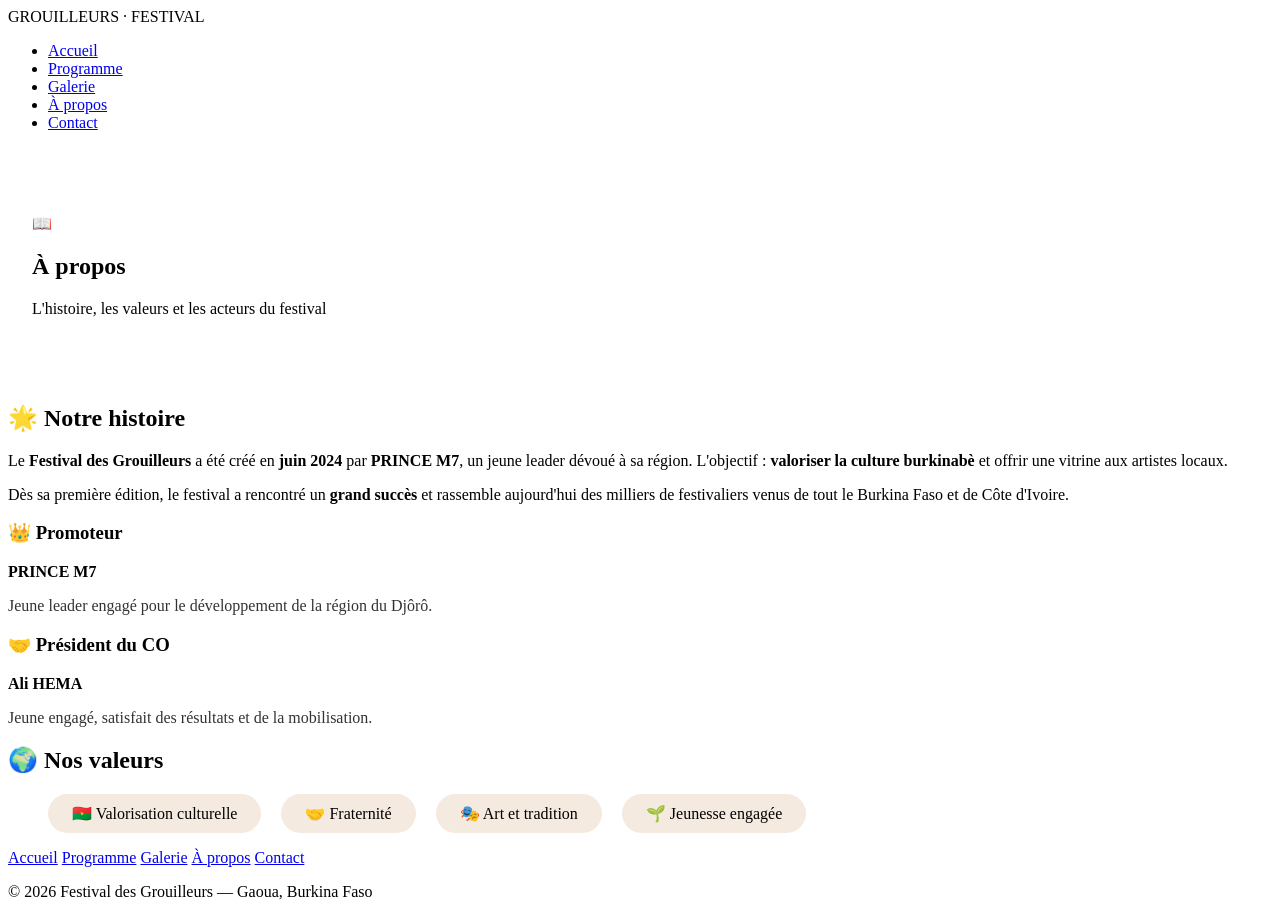
==== a-propos.html @ 3ab4d25f "Add files via upload" ====
<!DOCTYPE html>
<html lang="fr">
<head>
    <meta charset="UTF-8">
    <meta name="viewport" content="width=device-width, initial-scale=1.0">
    <title>À propos - Festival des Grouilleurs</title>
    <link rel="stylesheet" href="css/style.css">
</head>
<body>

    <header>
        <nav>
            <div class="logo">GROUILLEURS <span>·</span> FESTIVAL</div>
            <ul class="nav-links">
                <li><a href="index.html">Accueil</a></li>
                <li><a href="programme.html">Programme</a></li>
                <li><a href="galerie.html">Galerie</a></li>
                <li><a href="a-propos.html" class="active">À propos</a></li>
                <li><a href="contact.html">Contact</a></li>
            </ul>
            <div class="burger">
                <div></div>
                <div></div>
                <div></div>
            </div>
        </nav>
    </header>

    <section class="hero" style="padding: 50px 24px;">
        <p class="sous-titre">📖</p>
        <h1>À <span>propos</span></h1>
        <p>L'histoire, les valeurs et les acteurs du festival</p>
    </section>

    <main class="container">

        <div class="card">
            <h2>🌟 Notre histoire</h2>
            <p>
                Le <strong>Festival des Grouilleurs</strong> a été créé en <strong>juin 2024</strong> par 
                <strong>PRINCE M7</strong>, un jeune leader dévoué à sa région. L'objectif : 
                <strong>valoriser la culture burkinabè</strong> et offrir une vitrine aux artistes locaux.
            </p>
            <p style="margin-top: 12px;">
                Dès sa première édition, le festival a rencontré un <strong>grand succès</strong> et rassemble 
                aujourd'hui des milliers de festivaliers venus de tout le Burkina Faso et de Côte d'Ivoire.
            </p>
        </div>

        <div class="grid-2">
            <div class="card">
                <h3>👑 Promoteur</h3>
                <p><strong>PRINCE M7</strong></p>
                <p style="opacity: 0.8;">Jeune leader engagé pour le développement de la région du Djôrô.</p>
            </div>
            <div class="card">
                <h3>🤝 Président du CO</h3>
                <p><strong>Ali HEMA</strong></p>
                <p style="opacity: 0.8;">Jeune engagé, satisfait des résultats et de la mobilisation.</p>
            </div>
        </div>

        <div class="card">
            <h2>🌍 Nos valeurs</h2>
            <ul style="list-style: none; display: flex; gap: 20px; flex-wrap: wrap; margin-top: 12px;">
                <li style="background: rgba(184,115,51,0.15); padding: 10px 24px; border-radius: 30px;">🇧🇫 Valorisation culturelle</li>
                <li style="background: rgba(184,115,51,0.15); padding: 10px 24px; border-radius: 30px;">🤝 Fraternité</li>
                <li style="background: rgba(184,115,51,0.15); padding: 10px 24px; border-radius: 30px;">🎭 Art et tradition</li>
                <li style="background: rgba(184,115,51,0.15); padding: 10px 24px; border-radius: 30px;">🌱 Jeunesse engagée</li>
            </ul>
        </div>

    </main>

    <footer>
        <div class="footer-links">
            <a href="index.html">Accueil</a>
            <a href="programme.html">Programme</a>
            <a href="galerie.html">Galerie</a>
            <a href="a-propos.html">À propos</a>
            <a href="contact.html">Contact</a>
        </div>
        <p>&copy; 2026 <span class="highlight">Festival des Grouilleurs</span> — Gaoua, Burkina Faso</p>
    </footer>

    <script src="js/script.js"></script>
</body>
</html>
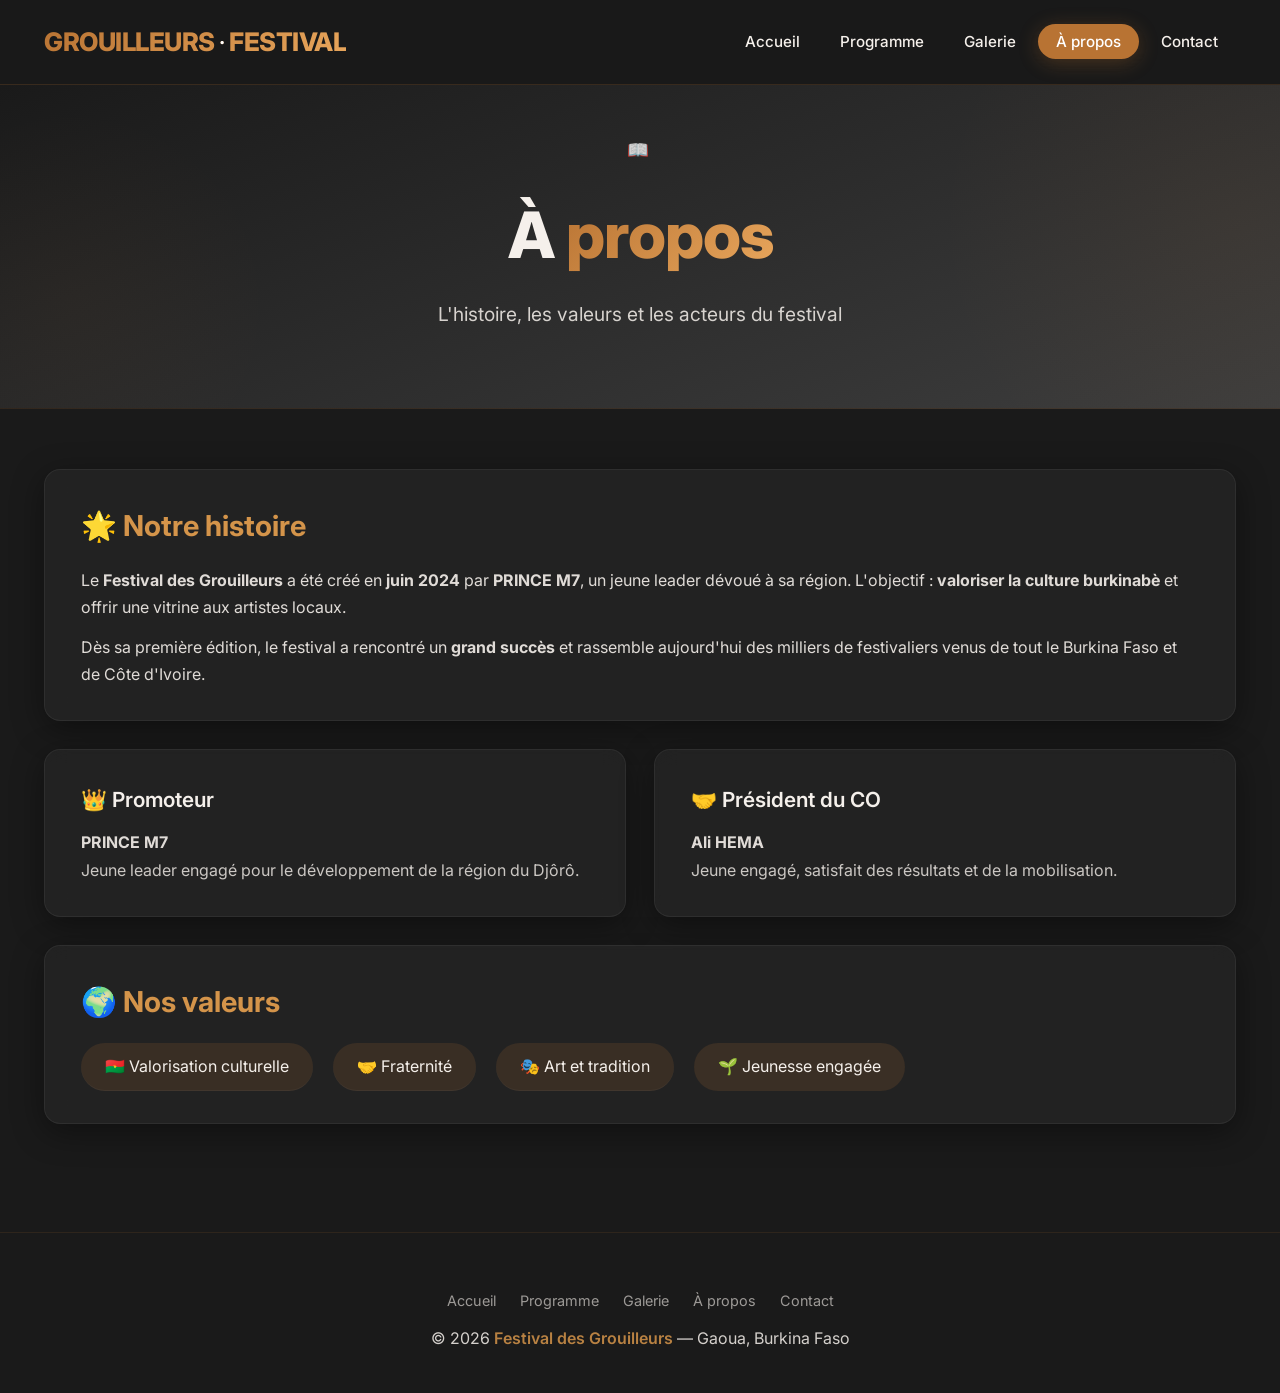
==== commit c536b082: "Fix HTML formatting and update stylesheet path" ====
--- a/a-propos.html
+++ b/a-propos.html
@@ -4,7 +4,7 @@
     <meta charset="UTF-8">
     <meta name="viewport" content="width=device-width, initial-scale=1.0">
     <title>À propos - Festival des Grouilleurs</title>
-    <link rel="stylesheet" href="css/style.css">
+    <link rel="stylesheet" href="style.css">
 </head>
 <body>
 
@@ -85,4 +85,4 @@
 
     <script src="js/script.js"></script>
 </body>
-</html>+</html>
--- a/style.css
+++ b/style.css
@@ -0,0 +1,822 @@
+/* ============================================
+   FESTIVAL DES GROUILLEURS - STYLE COMPLET
+   Couleurs : Orange terreux, Gris foncé, Blanc
+   Version : 1.0
+   ============================================ */
+
+/* ===== IMPORT POLICE MODERNE ===== */
+@import url('https://fonts.googleapis.com/css2?family=Inter:opsz,wght@14..32,400;14..32,600;14..32,700;14..32,800&display=swap');
+
+/* ===== VARIABLES COULEURS ===== */
+:root {
+    --orange-terreux: #B87333;
+    --orange-terreux-clair: #D4944A;
+    --orange-glow: #E8A65C;
+    --orange-fonce: #8B5A2B;
+    --gris-fonce: #1A1A1A;
+    --gris-moyen: #3D3D3D;
+    --gris-clair: #6B6B6B;
+    --gris-tres-clair: #9A9A9A;
+    --blanc: #FFFFFF;
+    --blanc-casse: #F5F0EB;
+    --blanc-transparent: rgba(255, 255, 255, 0.08);
+    --blanc-transparent-hover: rgba(255, 255, 255, 0.12);
+    --shadow: 0 20px 60px rgba(0, 0, 0, 0.6);
+    --shadow-card: 0 8px 32px rgba(0, 0, 0, 0.4);
+    --shadow-hover: 0 12px 48px rgba(0, 0, 0, 0.6);
+    --radius: 16px;
+    --radius-sm: 8px;
+    --transition: all 0.4s cubic-bezier(0.25, 0.46, 0.45, 0.94);
+}
+
+/* ===== RESET & BASE ===== */
+* {
+    margin: 0;
+    padding: 0;
+    box-sizing: border-box;
+}
+
+html {
+    scroll-behavior: smooth;
+}
+
+body {
+    font-family: 'Inter', -apple-system, BlinkMacSystemFont, sans-serif;
+    background-color: var(--gris-fonce);
+    color: var(--blanc-casse);
+    line-height: 1.7;
+    -webkit-font-smoothing: antialiased;
+    -moz-osx-font-smoothing: grayscale;
+}
+
+a {
+    text-decoration: none;
+    color: inherit;
+    transition: var(--transition);
+}
+
+img, video {
+    max-width: 100%;
+    height: auto;
+    display: block;
+}
+
+ul {
+    list-style: none;
+}
+
+/* ===== SCROLLBAR PERSONNALISÉE ===== */
+::-webkit-scrollbar {
+    width: 10px;
+}
+
+::-webkit-scrollbar-track {
+    background: var(--gris-fonce);
+}
+
+::-webkit-scrollbar-thumb {
+    background: var(--orange-terreux);
+    border-radius: 10px;
+}
+
+::-webkit-scrollbar-thumb:hover {
+    background: var(--orange-terreux-clair);
+}
+
+/* ===== HEADER / NAVIGATION ===== */
+header {
+    background: rgba(26, 26, 26, 0.92);
+    backdrop-filter: blur(20px);
+    -webkit-backdrop-filter: blur(20px);
+    border-bottom: 1px solid rgba(184, 115, 51, 0.2);
+    padding: 12px 0;
+    position: sticky;
+    top: 0;
+    z-index: 1000;
+    transition: var(--transition);
+}
+
+header.scrolled {
+    background: rgba(26, 26, 26, 0.98);
+    box-shadow: 0 4px 30px rgba(0, 0, 0, 0.5);
+    border-bottom-color: rgba(184, 115, 51, 0.4);
+}
+
+nav {
+    max-width: 1240px;
+    margin: 0 auto;
+    padding: 0 24px;
+    display: flex;
+    justify-content: space-between;
+    align-items: center;
+    min-height: 60px;
+}
+
+.logo {
+    font-size: 1.6rem;
+    font-weight: 800;
+    letter-spacing: -0.5px;
+    background: linear-gradient(135deg, var(--orange-terreux), var(--orange-glow));
+    -webkit-background-clip: text;
+    -webkit-text-fill-color: transparent;
+    background-clip: text;
+    white-space: nowrap;
+}
+
+.logo span {
+    color: var(--blanc);
+    -webkit-text-fill-color: var(--blanc);
+    font-weight: 400;
+}
+
+.nav-links {
+    list-style: none;
+    display: flex;
+    gap: 4px;
+    align-items: center;
+}
+
+.nav-links li a {
+    font-size: 0.95rem;
+    font-weight: 500;
+    padding: 8px 18px;
+    border-radius: 30px;
+    transition: var(--transition);
+    position: relative;
+    color: var(--blanc-casse);
+}
+
+.nav-links li a:hover {
+    background: var(--blanc-transparent);
+    color: var(--orange-terreux-clair);
+}
+
+.nav-links li a.active {
+    background: var(--orange-terreux);
+    color: var(--blanc);
+    box-shadow: 0 4px 20px rgba(184, 115, 51, 0.3);
+}
+
+.nav-links li a.active:hover {
+    background: var(--orange-terreux-clair);
+    box-shadow: 0 6px 30px rgba(184, 115, 51, 0.4);
+}
+
+/* ===== BURGER MENU (mobile) ===== */
+.burger {
+    display: none;
+    flex-direction: column;
+    cursor: pointer;
+    padding: 4px;
+    z-index: 1001;
+}
+
+.burger div {
+    width: 28px;
+    height: 2.5px;
+    background: var(--blanc);
+    margin: 3px 0;
+    transition: var(--transition);
+    border-radius: 2px;
+    transform-origin: center;
+}
+
+.burger.active div:nth-child(1) {
+    transform: rotate(45deg) translate(5px, 5px);
+}
+
+.burger.active div:nth-child(2) {
+    opacity: 0;
+    transform: scaleX(0);
+}
+
+.burger.active div:nth-child(3) {
+    transform: rotate(-45deg) translate(5px, -5px);
+}
+
+/* ===== HERO BANNER ===== */
+.hero {
+    background: linear-gradient(160deg, var(--gris-fonce) 0%, var(--gris-moyen) 100%);
+    padding: 100px 24px 80px;
+    text-align: center;
+    position: relative;
+    overflow: hidden;
+    border-bottom: 1px solid rgba(184, 115, 51, 0.15);
+}
+
+.hero::before {
+    content: '';
+    position: absolute;
+    top: -50%;
+    right: -20%;
+    width: 600px;
+    height: 600px;
+    background: radial-gradient(circle, rgba(184, 115, 51, 0.06) 0%, transparent 70%);
+    border-radius: 50%;
+    pointer-events: none;
+}
+
+.hero::after {
+    content: '';
+    position: absolute;
+    bottom: -30%;
+    left: -10%;
+    width: 400px;
+    height: 400px;
+    background: radial-gradient(circle, rgba(184, 115, 51, 0.04) 0%, transparent 70%);
+    border-radius: 50%;
+    pointer-events: none;
+}
+
+.hero h1 {
+    font-size: 4rem;
+    font-weight: 800;
+    letter-spacing: -1px;
+    margin-bottom: 8px;
+    position: relative;
+}
+
+.hero h1 span {
+    background: linear-gradient(135deg, var(--orange-terreux), var(--orange-glow));
+    -webkit-background-clip: text;
+    -webkit-text-fill-color: transparent;
+    background-clip: text;
+}
+
+.hero .sous-titre {
+    font-size: 1.1rem;
+    color: var(--orange-terreux-clair);
+    letter-spacing: 4px;
+    font-weight: 600;
+    text-transform: uppercase;
+    margin-bottom: 16px;
+    position: relative;
+}
+
+.hero p {
+    font-size: 1.2rem;
+    max-width: 640px;
+    margin: 0 auto 28px;
+    color: var(--blanc-casse);
+    opacity: 0.85;
+    position: relative;
+}
+
+.hero .btn {
+    font-size: 1.05rem;
+    padding: 14px 40px;
+    position: relative;
+}
+
+/* ===== BOUTONS ===== */
+.btn {
+    display: inline-block;
+    background: linear-gradient(135deg, var(--orange-terreux), var(--orange-terreux-clair));
+    color: var(--blanc);
+    padding: 14px 36px;
+    border-radius: 50px;
+    font-weight: 600;
+    font-size: 1rem;
+    transition: var(--transition);
+    border: none;
+    cursor: pointer;
+    box-shadow: 0 4px 25px rgba(184, 115, 51, 0.25);
+    text-align: center;
+}
+
+.btn:hover {
+    transform: translateY(-3px) scale(1.02);
+    box-shadow: 0 8px 40px rgba(184, 115, 51, 0.4);
+    background: linear-gradient(135deg, var(--orange-terreux-clair), var(--orange-glow));
+}
+
+.btn:active {
+    transform: translateY(0) scale(0.98);
+}
+
+.btn-outline {
+    background: transparent;
+    border: 2px solid var(--orange-terreux);
+    box-shadow: none;
+    color: var(--orange-terreux-clair);
+}
+
+.btn-outline:hover {
+    background: var(--orange-terreux);
+    color: var(--blanc);
+    transform: translateY(-3px);
+    box-shadow: 0 8px 30px rgba(184, 115, 51, 0.3);
+}
+
+.btn-small {
+    padding: 10px 24px;
+    font-size: 0.9rem;
+}
+
+/* ===== CONTAINER ===== */
+.container {
+    max-width: 1240px;
+    margin: 0 auto;
+    padding: 60px 24px;
+}
+
+/* ===== CARTES ===== */
+.card {
+    background: rgba(255, 255, 255, 0.04);
+    backdrop-filter: blur(12px);
+    -webkit-backdrop-filter: blur(12px);
+    border: 1px solid rgba(255, 255, 255, 0.06);
+    border-radius: var(--radius);
+    padding: 32px 36px;
+    margin-bottom: 28px;
+    box-shadow: var(--shadow-card);
+    transition: var(--transition);
+}
+
+.card:hover {
+    transform: translateY(-4px);
+    border-color: rgba(184, 115, 51, 0.25);
+    box-shadow: var(--shadow-hover);
+    background: rgba(255, 255, 255, 0.06);
+}
+
+.card-white {
+    background: var(--blanc);
+    color: var(--gris-fonce);
+}
+
+.card-white h2,
+.card-white h3 {
+    color: var(--gris-fonce);
+}
+
+.card-white:hover {
+    background: var(--blanc);
+    border-color: rgba(184, 115, 51, 0.3);
+}
+
+.card h2 {
+    font-size: 1.8rem;
+    font-weight: 700;
+    color: var(--orange-terreux-clair);
+    margin-bottom: 16px;
+    display: flex;
+    align-items: center;
+    gap: 12px;
+}
+
+.card h2 .emoji {
+    font-size: 1.8rem;
+}
+
+.card h3 {
+    font-size: 1.3rem;
+    font-weight: 600;
+    color: var(--blanc-casse);
+    margin-bottom: 12px;
+}
+
+.card p {
+    opacity: 0.9;
+}
+
+.card ul li {
+    padding: 6px 0;
+    border-bottom: 1px solid rgba(255, 255, 255, 0.04);
+}
+
+.card ul li:last-child {
+    border-bottom: none;
+}
+
+/* ===== GRILLES ===== */
+.grid-2 {
+    display: grid;
+    grid-template-columns: repeat(2, 1fr);
+    gap: 28px;
+}
+
+.grid-3 {
+    display: grid;
+    grid-template-columns: repeat(3, 1fr);
+    gap: 28px;
+}
+
+.grid-4 {
+    display: grid;
+    grid-template-columns: repeat(4, 1fr);
+    gap: 28px;
+}
+
+/* ===== MÉDIAS (images/vidéos) ===== */
+.media-card {
+    background: var(--gris-moyen);
+    border-radius: var(--radius);
+    overflow: hidden;
+    border: 1px solid rgba(255, 255, 255, 0.06);
+    transition: var(--transition);
+}
+
+.media-card:hover {
+    transform: translateY(-6px);
+    border-color: var(--orange-terreux);
+    box-shadow: 0 12px 40px rgba(0, 0, 0, 0.5);
+}
+
+.media-card img,
+.media-card video {
+    width: 100%;
+    height: 240px;
+    object-fit: cover;
+}
+
+.media-card .caption {
+    padding: 16px 20px;
+    font-size: 0.95rem;
+    color: var(--blanc-casse);
+    text-align: center;
+    background: rgba(0, 0, 0, 0.3);
+    font-weight: 500;
+}
+
+/* ===== TÉMOIGNAGES ===== */
+.temoignage {
+    background: rgba(255, 255, 255, 0.04);
+    border-left: 4px solid var(--orange-terreux);
+    padding: 20px 24px;
+    border-radius: var(--radius-sm);
+    margin: 16px 0;
+    transition: var(--transition);
+}
+
+.temoignage:hover {
+    background: rgba(255, 255, 255, 0.07);
+    border-left-color: var(--orange-terreux-clair);
+}
+
+.temoignage p {
+    font-style: italic;
+    font-size: 1.05rem;
+}
+
+.temoignage .auteur {
+    color: var(--orange-terreux-clair);
+    font-weight: 600;
+    margin-top: 8px;
+    font-style: normal;
+}
+
+/* ===== FORMULAIRE ===== */
+.form-group {
+    margin-bottom: 20px;
+}
+
+.form-group label {
+    display: block;
+    font-weight: 500;
+    margin-bottom: 6px;
+    color: var(--blanc-casse);
+    font-size: 0.95rem;
+}
+
+.form-group input,
+.form-group textarea,
+.form-group select {
+    width: 100%;
+    padding: 14px 18px;
+    background: rgba(255, 255, 255, 0.06);
+    border: 1px solid rgba(255, 255, 255, 0.1);
+    border-radius: 12px;
+    color: var(--blanc);
+    font-size: 1rem;
+    transition: var(--transition);
+    font-family: inherit;
+}
+
+.form-group input::placeholder,
+.form-group textarea::placeholder {
+    color: var(--gris-clair);
+}
+
+.form-group input:focus,
+.form-group textarea:focus {
+    outline: none;
+    border-color: var(--orange-terreux);
+    box-shadow: 0 0 0 4px rgba(184, 115, 51, 0.15);
+    background: rgba(255, 255, 255, 0.08);
+}
+
+.form-group textarea {
+    min-height: 140px;
+    resize: vertical;
+}
+
+/* ===== STATS / CHIFFRES ===== */
+.stat {
+    text-align: center;
+    padding: 20px;
+}
+
+.stat .nombre {
+    font-size: 3rem;
+    font-weight: 800;
+    color: var(--orange-terreux-clair);
+    display: block;
+    line-height: 1.2;
+}
+
+.stat .label {
+    font-size: 1rem;
+    opacity: 0.7;
+    margin-top: 4px;
+    display: block;
+}
+
+/* ===== BADGES ===== */
+.badge {
+    display: inline-block;
+    padding: 4px 16px;
+    border-radius: 30px;
+    font-size: 0.8rem;
+    font-weight: 600;
+    text-transform: uppercase;
+    letter-spacing: 0.5px;
+}
+
+.badge-orange {
+    background: var(--orange-terreux);
+    color: var(--blanc);
+}
+
+.badge-gris {
+    background: var(--gris-moyen);
+    color: var(--blanc-casse);
+}
+
+/* ===== FOOTER ===== */
+footer {
+    background: var(--gris-fonce);
+    border-top: 1px solid rgba(184, 115, 51, 0.15);
+    text-align: center;
+    padding: 40px 24px;
+    color: var(--blanc-casse);
+    opacity: 0.85;
+    margin-top: 20px;
+}
+
+footer .highlight {
+    color: var(--orange-terreux-clair);
+    font-weight: 600;
+}
+
+footer .footer-links {
+    display: flex;
+    justify-content: center;
+    gap: 24px;
+    margin: 16px 0 12px;
+    flex-wrap: wrap;
+}
+
+footer .footer-links a {
+    font-size: 0.9rem;
+    transition: var(--transition);
+    color: var(--blanc-casse);
+    opacity: 0.7;
+}
+
+footer .footer-links a:hover {
+    color: var(--orange-terreux-clair);
+    opacity: 1;
+}
+
+footer .footer-social {
+    display: flex;
+    justify-content: center;
+    gap: 16px;
+    margin: 16px 0;
+}
+
+footer .footer-social a {
+    display: inline-block;
+    padding: 8px 18px;
+    background: rgba(255, 255, 255, 0.05);
+    border-radius: 30px;
+    font-size: 0.85rem;
+    transition: var(--transition);
+    color: var(--blanc-casse);
+}
+
+footer .footer-social a:hover {
+    background: var(--orange-terreux);
+    color: var(--blanc);
+    transform: translateY(-2px);
+}
+
+/* ============================================
+   RESPONSIVE - Adapté mobile, tablette, desktop
+   ============================================ */
+
+/* ===== TABLETTE ===== */
+@media (max-width: 1024px) {
+    .hero h1 {
+        font-size: 3rem;
+    }
+    
+    .grid-4 {
+        grid-template-columns: repeat(2, 1fr);
+    }
+}
+
+/* ===== MOBILE (grand) ===== */
+@media (max-width: 900px) {
+    .grid-2,
+    .grid-3 {
+        grid-template-columns: 1fr;
+    }
+
+    .nav-links {
+        display: none;
+        width: 100%;
+        flex-direction: column;
+        align-items: stretch;
+        gap: 4px;
+        padding: 16px 0 8px;
+        border-top: 1px solid rgba(255, 255, 255, 0.06);
+        margin-top: 12px;
+    }
+
+    .nav-links.active {
+        display: flex;
+    }
+
+    .nav-links li a {
+        display: block;
+        padding: 12px 20px;
+        text-align: center;
+        border-radius: 12px;
+        font-size: 1rem;
+    }
+
+    .nav-links li a.active {
+        background: var(--orange-terreux);
+    }
+
+    .burger {
+        display: flex;
+    }
+
+    .hero {
+        padding: 60px 20px 50px;
+    }
+
+    .hero h1 {
+        font-size: 2.4rem;
+    }
+
+    .hero p {
+        font-size: 1rem;
+    }
+
+    .card {
+        padding: 24px 20px;
+    }
+
+    .card h2 {
+        font-size: 1.4rem;
+    }
+
+    .media-card img,
+    .media-card video {
+        height: 180px;
+    }
+
+    .stat .nombre {
+        font-size: 2.2rem;
+    }
+
+    footer .footer-links {
+        gap: 12px;
+    }
+    
+    footer .footer-links a {
+        font-size: 0.8rem;
+    }
+}
+
+/* ===== MOBILE (petit) ===== */
+@media (max-width: 480px) {
+    .hero h1 {
+        font-size: 1.8rem;
+        letter-spacing: -0.5px;
+    }
+
+    .hero .sous-titre {
+        font-size: 0.75rem;
+        letter-spacing: 2px;
+    }
+
+    .hero p {
+        font-size: 0.95rem;
+    }
+
+    .logo {
+        font-size: 1.2rem;
+    }
+
+    .container {
+        padding: 30px 16px;
+    }
+
+    .card {
+        padding: 18px 16px;
+        border-radius: 12px;
+    }
+
+    .card h2 {
+        font-size: 1.2rem;
+    }
+
+    .card h3 {
+        font-size: 1.1rem;
+    }
+
+    .media-card img,
+    .media-card video {
+        height: 150px;
+    }
+
+    .stat .nombre {
+        font-size: 1.8rem;
+    }
+
+    .btn {
+        padding: 12px 28px;
+        font-size: 0.9rem;
+    }
+
+    .hero .btn {
+        padding: 12px 28px;
+        font-size: 0.9rem;
+    }
+
+    .grid-4 {
+        grid-template-columns: 1fr;
+    }
+
+    footer {
+        padding: 30px 16px;
+    }
+    
+    footer .footer-social a {
+        padding: 6px 14px;
+        font-size: 0.75rem;
+    }
+}
+
+/* ===== ANIMATIONS ===== */
+@keyframes fadeInUp {
+    from {
+        opacity: 0;
+        transform: translateY(30px);
+    }
+    to {
+        opacity: 1;
+        transform: translateY(0);
+    }
+}
+
+@keyframes pulse {
+    0%, 100% {
+        transform: scale(1);
+    }
+    50% {
+        transform: scale(1.05);
+    }
+}
+
+/* ===== UTILITAIRES ===== */
+.text-center {
+    text-align: center;
+}
+
+.text-orange {
+    color: var(--orange-terreux-clair);
+}
+
+.mt-10 { margin-top: 10px; }
+.mt-20 { margin-top: 20px; }
+.mt-30 { margin-top: 30px; }
+.mb-10 { margin-bottom: 10px; }
+.mb-20 { margin-bottom: 20px; }
+.mb-30 { margin-bottom: 30px; }
+
+.flex-center {
+    display: flex;
+    justify-content: center;
+    align-items: center;
+    gap: 16px;
+    flex-wrap: wrap;
+}
+
+.gap-10 { gap: 10px; }
+.gap-20 { gap: 20px; }
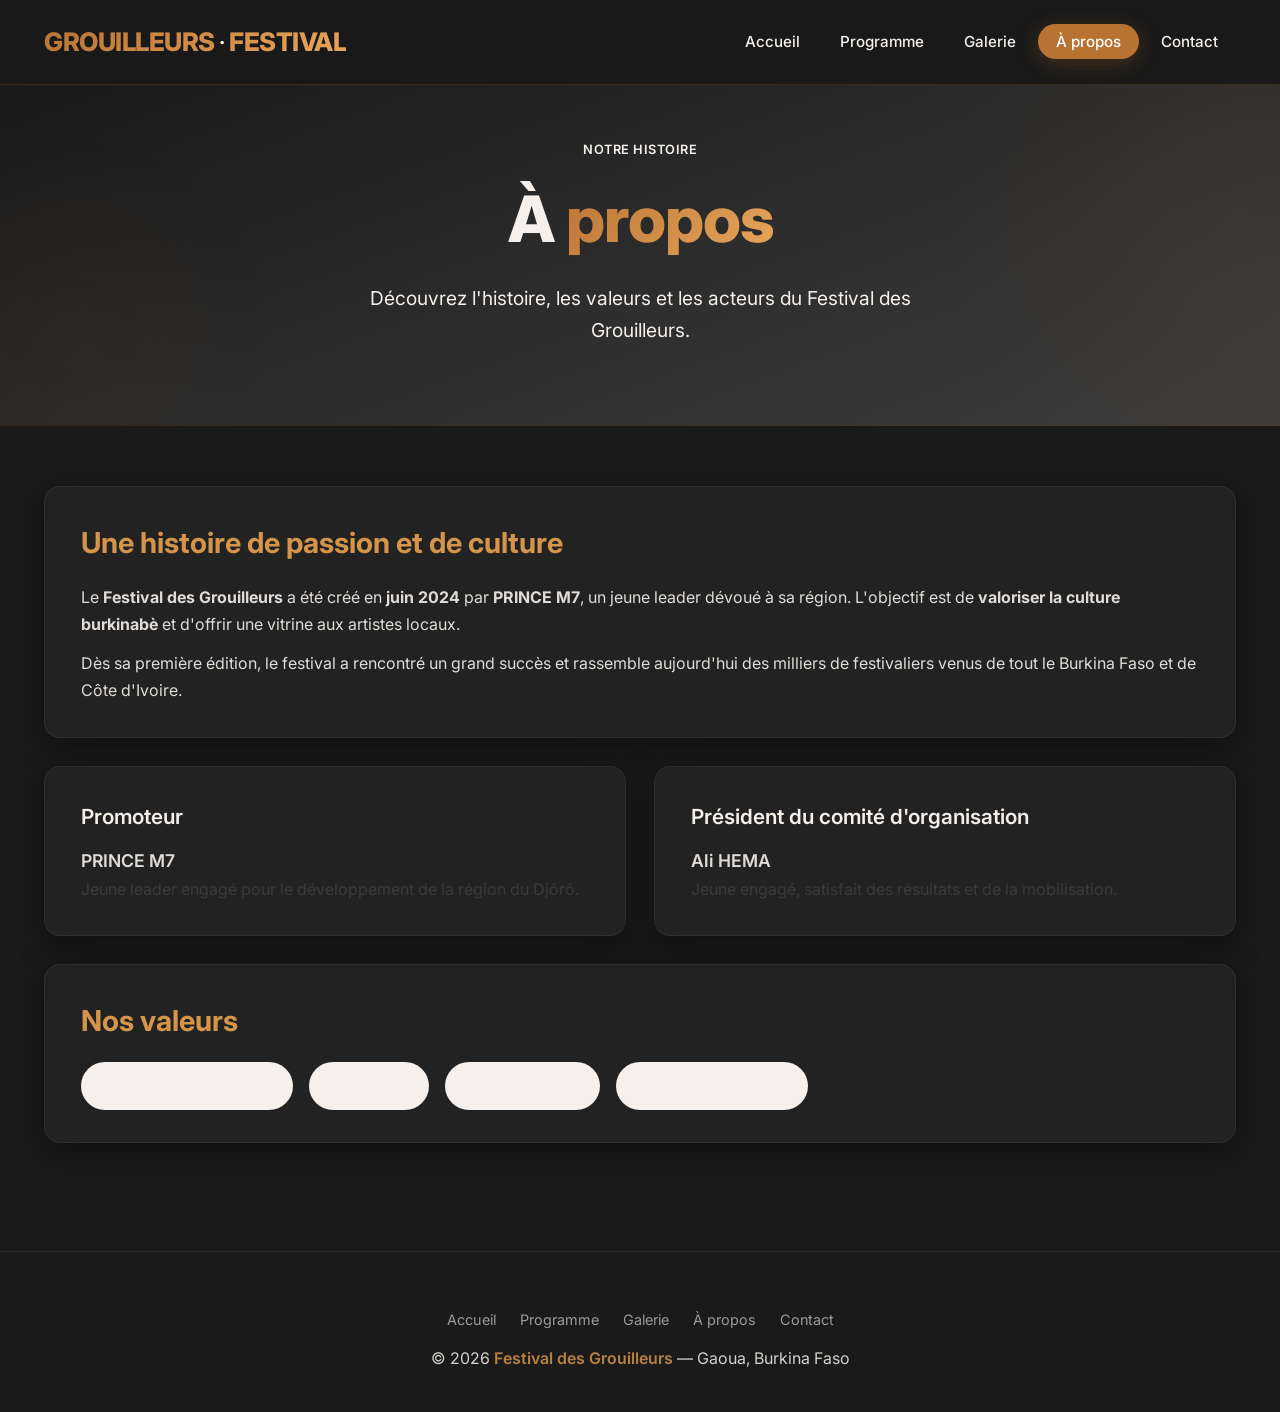
==== commit 3ba55e74: "Revise content and layout of a-propos.html Updated the content and structure of the 'À propos' page," ====
--- a/a-propos.html
+++ b/a-propos.html
@@ -26,47 +26,47 @@
         </nav>
     </header>
 
-    <section class="hero" style="padding: 50px 24px;">
-        <p class="sous-titre">📖</p>
+    <section class="hero" style="padding: 50px 32px;">
+        <span class="badge">Notre histoire</span>
         <h1>À <span>propos</span></h1>
-        <p>L'histoire, les valeurs et les acteurs du festival</p>
+        <p>Découvrez l'histoire, les valeurs et les acteurs du Festival des Grouilleurs.</p>
     </section>
 
     <main class="container">
 
         <div class="card">
-            <h2>🌟 Notre histoire</h2>
+            <h2>Une histoire de passion et de culture</h2>
             <p>
                 Le <strong>Festival des Grouilleurs</strong> a été créé en <strong>juin 2024</strong> par 
-                <strong>PRINCE M7</strong>, un jeune leader dévoué à sa région. L'objectif : 
-                <strong>valoriser la culture burkinabè</strong> et offrir une vitrine aux artistes locaux.
+                <strong>PRINCE M7</strong>, un jeune leader dévoué à sa région. L'objectif est de 
+                <strong>valoriser la culture burkinabè</strong> et d'offrir une vitrine aux artistes locaux.
             </p>
             <p style="margin-top: 12px;">
-                Dès sa première édition, le festival a rencontré un <strong>grand succès</strong> et rassemble 
-                aujourd'hui des milliers de festivaliers venus de tout le Burkina Faso et de Côte d'Ivoire.
+                Dès sa première édition, le festival a rencontré un grand succès et rassemble aujourd'hui 
+                des milliers de festivaliers venus de tout le Burkina Faso et de Côte d'Ivoire.
             </p>
         </div>
 
         <div class="grid-2">
             <div class="card">
-                <h3>👑 Promoteur</h3>
-                <p><strong>PRINCE M7</strong></p>
-                <p style="opacity: 0.8;">Jeune leader engagé pour le développement de la région du Djôrô.</p>
+                <h3>Promoteur</h3>
+                <p style="font-weight: 600; font-size: 1.1rem;">PRINCE M7</p>
+                <p style="color: var(--gris-moyen);">Jeune leader engagé pour le développement de la région du Djôrô.</p>
             </div>
             <div class="card">
-                <h3>🤝 Président du CO</h3>
-                <p><strong>Ali HEMA</strong></p>
-                <p style="opacity: 0.8;">Jeune engagé, satisfait des résultats et de la mobilisation.</p>
+                <h3>Président du comité d'organisation</h3>
+                <p style="font-weight: 600; font-size: 1.1rem;">Ali HEMA</p>
+                <p style="color: var(--gris-moyen);">Jeune engagé, satisfait des résultats et de la mobilisation.</p>
             </div>
         </div>
 
         <div class="card">
-            <h2>🌍 Nos valeurs</h2>
-            <ul style="list-style: none; display: flex; gap: 20px; flex-wrap: wrap; margin-top: 12px;">
-                <li style="background: rgba(184,115,51,0.15); padding: 10px 24px; border-radius: 30px;">🇧🇫 Valorisation culturelle</li>
-                <li style="background: rgba(184,115,51,0.15); padding: 10px 24px; border-radius: 30px;">🤝 Fraternité</li>
-                <li style="background: rgba(184,115,51,0.15); padding: 10px 24px; border-radius: 30px;">🎭 Art et tradition</li>
-                <li style="background: rgba(184,115,51,0.15); padding: 10px 24px; border-radius: 30px;">🌱 Jeunesse engagée</li>
+            <h2>Nos valeurs</h2>
+            <ul style="display: flex; gap: 16px; flex-wrap: wrap; margin-top: 8px;">
+                <li style="background: var(--blanc-casse); padding: 10px 24px; border-radius: 30px; color: var(--orange); font-weight: 500;">Valorisation culturelle</li>
+                <li style="background: var(--blanc-casse); padding: 10px 24px; border-radius: 30px; color: var(--orange); font-weight: 500;">Fraternité</li>
+                <li style="background: var(--blanc-casse); padding: 10px 24px; border-radius: 30px; color: var(--orange); font-weight: 500;">Art et tradition</li>
+                <li style="background: var(--blanc-casse); padding: 10px 24px; border-radius: 30px; color: var(--orange); font-weight: 500;">Jeunesse engagée</li>
             </ul>
         </div>
 
@@ -83,6 +83,7 @@
         <p>&copy; 2026 <span class="highlight">Festival des Grouilleurs</span> — Gaoua, Burkina Faso</p>
     </footer>
 
-    <script src="js/script.js"></script>
+    <script src="script.js"></script>
+
 </body>
 </html>
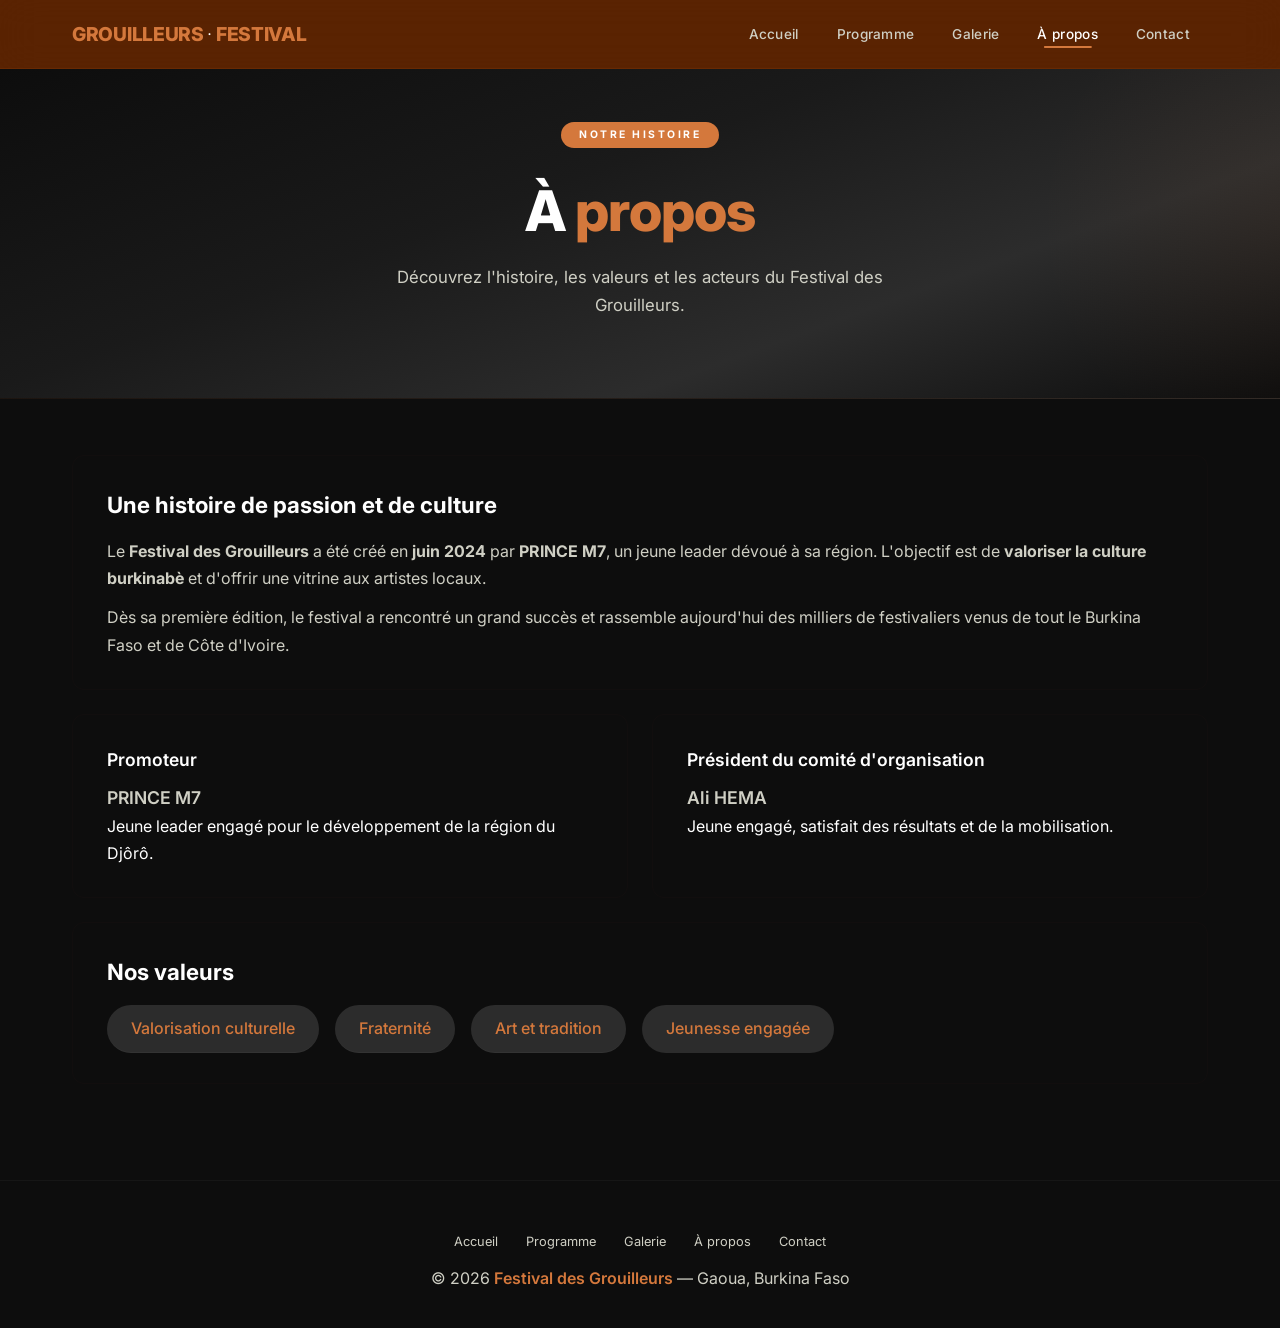
==== commit 5a9ade04: "Fix HTML formatting and structure in a-propos.html" ====
--- a/a-propos.html
+++ b/a-propos.html
@@ -51,22 +51,22 @@
             <div class="card">
                 <h3>Promoteur</h3>
                 <p style="font-weight: 600; font-size: 1.1rem;">PRINCE M7</p>
-                <p style="color: var(--gris-moyen);">Jeune leader engagé pour le développement de la région du Djôrô.</p>
+                <p style="color: var(--blanc);">Jeune leader engagé pour le développement de la région du Djôrô.</p>
             </div>
             <div class="card">
                 <h3>Président du comité d'organisation</h3>
                 <p style="font-weight: 600; font-size: 1.1rem;">Ali HEMA</p>
-                <p style="color: var(--gris-moyen);">Jeune engagé, satisfait des résultats et de la mobilisation.</p>
+                <p style="color: var(--blanc);">Jeune engagé, satisfait des résultats et de la mobilisation.</p>
             </div>
         </div>
 
         <div class="card">
             <h2>Nos valeurs</h2>
             <ul style="display: flex; gap: 16px; flex-wrap: wrap; margin-top: 8px;">
-                <li style="background: var(--blanc-casse); padding: 10px 24px; border-radius: 30px; color: var(--orange); font-weight: 500;">Valorisation culturelle</li>
-                <li style="background: var(--blanc-casse); padding: 10px 24px; border-radius: 30px; color: var(--orange); font-weight: 500;">Fraternité</li>
-                <li style="background: var(--blanc-casse); padding: 10px 24px; border-radius: 30px; color: var(--orange); font-weight: 500;">Art et tradition</li>
-                <li style="background: var(--blanc-casse); padding: 10px 24px; border-radius: 30px; color: var(--orange); font-weight: 500;">Jeunesse engagée</li>
+                <li style="background: var(--gris-moyen); padding: 10px 24px; border-radius: 30px; color: var(--orange); font-weight: 500;">Valorisation culturelle</li>
+                <li style="background: var(--gris-moyen); padding: 10px 24px; border-radius: 30px; color: var(--orange); font-weight: 500;">Fraternité</li>
+                <li style="background: var(--gris-moyen); padding: 10px 24px; border-radius: 30px; color: var(--orange); font-weight: 500;">Art et tradition</li>
+                <li style="background: var(--gris-moyen); padding: 10px 24px; border-radius: 30px; color: var(--orange); font-weight: 500;">Jeunesse engagée</li>
             </ul>
         </div>
 
--- a/style.css
+++ b/style.css
@@ -1,35 +1,29 @@
 /* ============================================
-   FESTIVAL DES GROUILLEURS - STYLE COMPLET
-   Couleurs : Orange terreux, Gris foncé, Blanc
-   Version : 1.0
-   ============================================ */
-
-/* ===== IMPORT POLICE MODERNE ===== */
-@import url('https://fonts.googleapis.com/css2?family=Inter:opsz,wght@14..32,400;14..32,600;14..32,700;14..32,800&display=swap');
-
-/* ===== VARIABLES COULEURS ===== */
+   FESTIVAL DES GROUILLEURS - STYLE PRO
+   Palette harmonieuse - Design épuré
+   ============================================ */
+
+@import url('https://fonts.googleapis.com/css2?family=Inter:opsz,wght@14..32,300;14..32,400;14..32,500;14..32,600;14..32,700;14..32,800&display=swap');
+
 :root {
-    --orange-terreux: #B87333;
-    --orange-terreux-clair: #D4944A;
-    --orange-glow: #E8A65C;
-    --orange-fonce: #8B5A2B;
+    --orange: #D4783C;
+    --orange-fonce: #B8632A;
+    --orange-clair: #E8A050;
+    --rouge: #C0392B;
+    --jaune: #E8A838;
+    --noir: #0D0D0D;
     --gris-fonce: #1A1A1A;
-    --gris-moyen: #3D3D3D;
-    --gris-clair: #6B6B6B;
-    --gris-tres-clair: #9A9A9A;
+    --gris-moyen: #2C2C2C;
+    --gris-clair: #4A4A4A;
+    --gris-texte: #cfcfc4;
     --blanc: #FFFFFF;
     --blanc-casse: #F5F0EB;
-    --blanc-transparent: rgba(255, 255, 255, 0.08);
-    --blanc-transparent-hover: rgba(255, 255, 255, 0.12);
-    --shadow: 0 20px 60px rgba(0, 0, 0, 0.6);
-    --shadow-card: 0 8px 32px rgba(0, 0, 0, 0.4);
-    --shadow-hover: 0 12px 48px rgba(0, 0, 0, 0.6);
-    --radius: 16px;
-    --radius-sm: 8px;
-    --transition: all 0.4s cubic-bezier(0.25, 0.46, 0.45, 0.94);
-}
-
-/* ===== RESET & BASE ===== */
+    --shadow: 0 4px 24px rgba(143, 48, 48, 0.12);
+    --shadow-hover: 0 8px 40px rgba(0,0,0,0.20);
+    --radius: 12px;
+    --transition: all 0.3s cubic-bezier(0.25, 0.46, 0.45, 0.94);
+}
+
 * {
     margin: 0;
     padding: 0;
@@ -42,11 +36,10 @@
 
 body {
     font-family: 'Inter', -apple-system, BlinkMacSystemFont, sans-serif;
-    background-color: var(--gris-fonce);
-    color: var(--blanc-casse);
+    background: var(--noir);
+    color: var(--blanc);
     line-height: 1.7;
     -webkit-font-smoothing: antialiased;
-    -moz-osx-font-smoothing: grayscale;
 }
 
 a {
@@ -65,31 +58,30 @@
     list-style: none;
 }
 
-/* ===== SCROLLBAR PERSONNALISÉE ===== */
+/* ===== SCROLLBAR ===== */
 ::-webkit-scrollbar {
-    width: 10px;
-}
-
+    width: 6px;
+}
 ::-webkit-scrollbar-track {
-    background: var(--gris-fonce);
-}
-
+    background: var(--blanc);
+}
 ::-webkit-scrollbar-thumb {
-    background: var(--orange-terreux);
+    background: var(--orange);
     border-radius: 10px;
 }
-
 ::-webkit-scrollbar-thumb:hover {
-    background: var(--orange-terreux-clair);
-}
-
-/* ===== HEADER / NAVIGATION ===== */
+    background: var(--orange-fonce);
+}
+
+/* ============================================
+   HEADER / NAVIGATION
+   ============================================ */
 header {
-    background: rgba(26, 26, 26, 0.92);
+    background: rgba(97, 37, 2, 0.92);
     backdrop-filter: blur(20px);
     -webkit-backdrop-filter: blur(20px);
-    border-bottom: 1px solid rgba(184, 115, 51, 0.2);
-    padding: 12px 0;
+    border-bottom: 1px solid rgba(190, 83, 11, 0.15);
+    padding: 0;
     position: sticky;
     top: 0;
     z-index: 1000;
@@ -97,537 +89,478 @@
 }
 
 header.scrolled {
-    background: rgba(26, 26, 26, 0.98);
-    box-shadow: 0 4px 30px rgba(0, 0, 0, 0.5);
-    border-bottom-color: rgba(184, 115, 51, 0.4);
+    background: rgba(13, 13, 13, 0.98);
+    box-shadow: 0 4px 30px rgba(0,0,0,0.3);
 }
 
 nav {
-    max-width: 1240px;
+    max-width: 1200px;
     margin: 0 auto;
-    padding: 0 24px;
+    padding: 0 32px;
     display: flex;
     justify-content: space-between;
     align-items: center;
-    min-height: 60px;
+    height: 68px;
 }
 
 .logo {
-    font-size: 1.6rem;
+    font-size: 1.2rem;
     font-weight: 800;
-    letter-spacing: -0.5px;
-    background: linear-gradient(135deg, var(--orange-terreux), var(--orange-glow));
-    -webkit-background-clip: text;
-    -webkit-text-fill-color: transparent;
-    background-clip: text;
-    white-space: nowrap;
+    letter-spacing: -0.3px;
+    color: var(--orange);
 }
 
 .logo span {
     color: var(--blanc);
-    -webkit-text-fill-color: var(--blanc);
-    font-weight: 400;
+    font-weight: 300;
 }
 
 .nav-links {
-    list-style: none;
     display: flex;
-    gap: 4px;
+    gap: 2px;
     align-items: center;
+    height: 100%;
 }
 
 .nav-links li a {
-    font-size: 0.95rem;
+    font-size: 0.85rem;
     font-weight: 500;
     padding: 8px 18px;
-    border-radius: 30px;
-    transition: var(--transition);
+    color: var(--gris-texte);
+    border-radius: 6px;
+    transition: var(--transition);
+    letter-spacing: 0.3px;
     position: relative;
-    color: var(--blanc-casse);
+}
+
+.nav-links li a::after {
+    content: '';
+    position: absolute;
+    bottom: 2px;
+    left: 50%;
+    transform: translateX(-50%);
+    width: 0;
+    height: 2px;
+    background: var(--orange);
+    transition: var(--transition);
+    border-radius: 2px;
 }
 
 .nav-links li a:hover {
-    background: var(--blanc-transparent);
-    color: var(--orange-terreux-clair);
+    color: var(--blanc);
+}
+
+.nav-links li a:hover::after {
+    width: 50%;
 }
 
 .nav-links li a.active {
-    background: var(--orange-terreux);
-    color: var(--blanc);
-    box-shadow: 0 4px 20px rgba(184, 115, 51, 0.3);
-}
-
-.nav-links li a.active:hover {
-    background: var(--orange-terreux-clair);
-    box-shadow: 0 6px 30px rgba(184, 115, 51, 0.4);
-}
-
-/* ===== BURGER MENU (mobile) ===== */
+    color: var(--blanc);
+}
+
+.nav-links li a.active::after {
+    width: 50%;
+}
+
+/* ===== BURGER ===== */
 .burger {
     display: none;
     flex-direction: column;
     cursor: pointer;
     padding: 4px;
-    z-index: 1001;
 }
 
 .burger div {
-    width: 28px;
-    height: 2.5px;
+    width: 24px;
+    height: 2px;
     background: var(--blanc);
     margin: 3px 0;
     transition: var(--transition);
     border-radius: 2px;
-    transform-origin: center;
 }
 
 .burger.active div:nth-child(1) {
     transform: rotate(45deg) translate(5px, 5px);
 }
-
 .burger.active div:nth-child(2) {
     opacity: 0;
     transform: scaleX(0);
 }
-
 .burger.active div:nth-child(3) {
     transform: rotate(-45deg) translate(5px, -5px);
 }
 
-/* ===== HERO BANNER ===== */
+/* ============================================
+   HERO BANNER
+   ============================================ */
 .hero {
-    background: linear-gradient(160deg, var(--gris-fonce) 0%, var(--gris-moyen) 100%);
-    padding: 100px 24px 80px;
+    background: linear-gradient(160deg, var(--noir) 0%, var(--gris-fonce) 40%, var(--gris-moyen) 70%, var(--noir) 100%);
+    padding: 80px 32px 64px;
     text-align: center;
+    border-bottom: 1px solid rgba(212, 120, 60, 0.08);
     position: relative;
     overflow: hidden;
-    border-bottom: 1px solid rgba(184, 115, 51, 0.15);
 }
 
 .hero::before {
     content: '';
     position: absolute;
-    top: -50%;
+    top: -30%;
     right: -20%;
-    width: 600px;
-    height: 600px;
-    background: radial-gradient(circle, rgba(184, 115, 51, 0.06) 0%, transparent 70%);
+    width: 500px;
+    height: 500px;
+    background: radial-gradient(circle, rgba(212, 120, 60, 0.06) 0%, transparent 70%);
     border-radius: 50%;
     pointer-events: none;
 }
 
-.hero::after {
-    content: '';
-    position: absolute;
-    bottom: -30%;
-    left: -10%;
-    width: 400px;
-    height: 400px;
-    background: radial-gradient(circle, rgba(184, 115, 51, 0.04) 0%, transparent 70%);
-    border-radius: 50%;
-    pointer-events: none;
+.hero .badge {
+    display: inline-block;
+    background: var(--orange);
+    color: var(--blanc);
+    font-size: 0.65rem;
+    font-weight: 700;
+    letter-spacing: 2.5px;
+    text-transform: uppercase;
+    padding: 4px 18px;
+    border-radius: 30px;
+    margin-bottom: 16px;
 }
 
 .hero h1 {
-    font-size: 4rem;
+    font-size: 3.5rem;
     font-weight: 800;
     letter-spacing: -1px;
-    margin-bottom: 8px;
-    position: relative;
+    color: var(--blanc);
+    margin-bottom: 4px;
 }
 
 .hero h1 span {
-    background: linear-gradient(135deg, var(--orange-terreux), var(--orange-glow));
-    -webkit-background-clip: text;
-    -webkit-text-fill-color: transparent;
-    background-clip: text;
+    color: var(--orange);
 }
 
 .hero .sous-titre {
+    font-size: 1rem;
+    color: var(--orange-clair);
+    letter-spacing: 3px;
+    font-weight: 500;
+    text-transform: uppercase;
+    margin-bottom: 4px;
+}
+
+.hero .date {
+    font-size: 1.6rem;
+    font-weight: 700;
+    color: var(--blanc);
+    margin-bottom: 4px;
+}
+
+.hero .lieu {
     font-size: 1.1rem;
-    color: var(--orange-terreux-clair);
-    letter-spacing: 4px;
+    color: var(--gris-texte);
+    margin-bottom: 20px;
+}
+
+.hero .lieu strong {
+    color: var(--orange);
     font-weight: 600;
-    text-transform: uppercase;
-    margin-bottom: 16px;
-    position: relative;
 }
 
 .hero p {
-    font-size: 1.2rem;
-    max-width: 640px;
+    font-size: 1.05rem;
+    max-width: 560px;
     margin: 0 auto 28px;
-    color: var(--blanc-casse);
-    opacity: 0.85;
-    position: relative;
+    color: var(--gris-texte);
 }
 
 .hero .btn {
-    font-size: 1.05rem;
-    padding: 14px 40px;
-    position: relative;
-}
-
-/* ===== BOUTONS ===== */
+    font-size: 0.9rem;
+    padding: 13px 40px;
+}
+
+/* ============================================
+   BOUTONS
+   ============================================ */
 .btn {
     display: inline-block;
-    background: linear-gradient(135deg, var(--orange-terreux), var(--orange-terreux-clair));
-    color: var(--blanc);
-    padding: 14px 36px;
+    background: var(--orange);
+    color: var(--blanc);
+    padding: 13px 36px;
     border-radius: 50px;
     font-weight: 600;
-    font-size: 1rem;
+    font-size: 0.9rem;
     transition: var(--transition);
     border: none;
     cursor: pointer;
-    box-shadow: 0 4px 25px rgba(184, 115, 51, 0.25);
-    text-align: center;
+    box-shadow: 0 4px 20px rgba(212, 120, 60, 0.25);
 }
 
 .btn:hover {
-    transform: translateY(-3px) scale(1.02);
-    box-shadow: 0 8px 40px rgba(184, 115, 51, 0.4);
-    background: linear-gradient(135deg, var(--orange-terreux-clair), var(--orange-glow));
-}
-
-.btn:active {
-    transform: translateY(0) scale(0.98);
+    background: var(--orange-fonce);
+    transform: translateY(-2px);
+    box-shadow: 0 8px 32px rgba(212, 120, 60, 0.35);
 }
 
 .btn-outline {
     background: transparent;
-    border: 2px solid var(--orange-terreux);
+    border: 2px solid var(--orange);
+    color: var(--orange);
     box-shadow: none;
-    color: var(--orange-terreux-clair);
 }
 
 .btn-outline:hover {
-    background: var(--orange-terreux);
-    color: var(--blanc);
-    transform: translateY(-3px);
-    box-shadow: 0 8px 30px rgba(184, 115, 51, 0.3);
-}
-
-.btn-small {
-    padding: 10px 24px;
-    font-size: 0.9rem;
-}
-
-/* ===== CONTAINER ===== */
+    background: var(--orange);
+    color: var(--blanc);
+    box-shadow: 0 8px 32px rgba(212, 120, 60, 0.25);
+}
+
+/* ============================================
+   CONTAINER & CARTES
+   ============================================ */
 .container {
-    max-width: 1240px;
+    max-width: 1200px;
     margin: 0 auto;
-    padding: 60px 24px;
-}
-
-/* ===== CARTES ===== */
+    padding: 56px 32px;
+}
+
 .card {
-    background: rgba(255, 255, 255, 0.04);
-    backdrop-filter: blur(12px);
-    -webkit-backdrop-filter: blur(12px);
-    border: 1px solid rgba(255, 255, 255, 0.06);
+    background: var(--gris);
+    border: 1px solid rgba(117, 52, 52, 0.04);
     border-radius: var(--radius);
-    padding: 32px 36px;
-    margin-bottom: 28px;
-    box-shadow: var(--shadow-card);
+    padding: 30px 34px;
+    margin-bottom: 24px;
     transition: var(--transition);
 }
 
 .card:hover {
-    transform: translateY(-4px);
-    border-color: rgba(184, 115, 51, 0.25);
+    border-color: rgba(192, 188, 185, 0.15);
     box-shadow: var(--shadow-hover);
-    background: rgba(255, 255, 255, 0.06);
-}
-
-.card-white {
-    background: var(--blanc);
-    color: var(--gris-fonce);
-}
-
-.card-white h2,
-.card-white h3 {
-    color: var(--gris-fonce);
-}
-
-.card-white:hover {
-    background: var(--blanc);
-    border-color: rgba(184, 115, 51, 0.3);
+    transform: translateY(-2px);
 }
 
 .card h2 {
-    font-size: 1.8rem;
+    font-size: 1.4rem;
     font-weight: 700;
-    color: var(--orange-terreux-clair);
-    margin-bottom: 16px;
-    display: flex;
-    align-items: center;
-    gap: 12px;
-}
-
-.card h2 .emoji {
-    font-size: 1.8rem;
+    color: var(--blanc);
+    margin-bottom: 14px;
+}
+
+.card h2 .accent {
+    color: var(--orange);
 }
 
 .card h3 {
-    font-size: 1.3rem;
+    font-size: 1.1rem;
     font-weight: 600;
-    color: var(--blanc-casse);
-    margin-bottom: 12px;
+    color: var(--blanc);
+    margin-bottom: 8px;
 }
 
 .card p {
-    opacity: 0.9;
+    color: var(--gris-texte);
 }
 
 .card ul li {
-    padding: 6px 0;
-    border-bottom: 1px solid rgba(255, 255, 255, 0.04);
+    padding: 5px 0;
+    color: var(--gris-texte);
+    border-bottom: 1px solid rgba(255,255,255,0.03);
 }
 
 .card ul li:last-child {
     border-bottom: none;
 }
 
-/* ===== GRILLES ===== */
+/* ============================================
+   GRILLES
+   ============================================ */
 .grid-2 {
     display: grid;
     grid-template-columns: repeat(2, 1fr);
-    gap: 28px;
+    gap: 24px;
 }
 
 .grid-3 {
     display: grid;
     grid-template-columns: repeat(3, 1fr);
-    gap: 28px;
-}
-
-.grid-4 {
-    display: grid;
-    grid-template-columns: repeat(4, 1fr);
-    gap: 28px;
-}
-
-/* ===== MÉDIAS (images/vidéos) ===== */
+    gap: 24px;
+}
+
+/* ============================================
+   MÉDIAS
+   ============================================ */
 .media-card {
     background: var(--gris-moyen);
     border-radius: var(--radius);
     overflow: hidden;
-    border: 1px solid rgba(255, 255, 255, 0.06);
+    border: 1px solid rgba(255,255,255,0.04);
     transition: var(--transition);
 }
 
 .media-card:hover {
-    transform: translateY(-6px);
-    border-color: var(--orange-terreux);
-    box-shadow: 0 12px 40px rgba(0, 0, 0, 0.5);
+    transform: translateY(-4px);
+    border-color: rgba(212, 120, 60, 0.2);
+    box-shadow: var(--shadow-hover);
 }
 
 .media-card img,
 .media-card video {
     width: 100%;
-    height: 240px;
+    height: 210px;
     object-fit: cover;
 }
 
 .media-card .caption {
-    padding: 16px 20px;
-    font-size: 0.95rem;
-    color: var(--blanc-casse);
+    padding: 12px 16px;
+    font-size: 0.85rem;
+    color: var(--gris-texte);
     text-align: center;
-    background: rgba(0, 0, 0, 0.3);
-    font-weight: 500;
-}
-
-/* ===== TÉMOIGNAGES ===== */
+    background: var(--gris-fonce);
+}
+
+/* ============================================
+   TÉMOIGNAGES
+   ============================================ */
 .temoignage {
-    background: rgba(255, 255, 255, 0.04);
-    border-left: 4px solid var(--orange-terreux);
-    padding: 20px 24px;
-    border-radius: var(--radius-sm);
-    margin: 16px 0;
+    background: rgba(255,255,255,0.02);
+    border-left: 3px solid var(--orange);
+    padding: 18px 22px;
+    border-radius: 4px;
+    margin: 14px 0;
     transition: var(--transition);
 }
 
 .temoignage:hover {
-    background: rgba(255, 255, 255, 0.07);
-    border-left-color: var(--orange-terreux-clair);
+    background: rgba(255,255,255,0.04);
 }
 
 .temoignage p {
     font-style: italic;
-    font-size: 1.05rem;
+    font-size: 0.95rem;
+    color: var(--gris-texte);
 }
 
 .temoignage .auteur {
-    color: var(--orange-terreux-clair);
+    color: var(--orange);
     font-weight: 600;
-    margin-top: 8px;
+    margin-top: 6px;
     font-style: normal;
-}
-
-/* ===== FORMULAIRE ===== */
+    font-size: 0.85rem;
+}
+
+/* ============================================
+   FORMULAIRE
+   ============================================ */
 .form-group {
-    margin-bottom: 20px;
+    margin-bottom: 16px;
 }
 
 .form-group label {
     display: block;
     font-weight: 500;
-    margin-bottom: 6px;
-    color: var(--blanc-casse);
-    font-size: 0.95rem;
+    margin-bottom: 4px;
+    color: var(--blanc);
+    font-size: 0.85rem;
 }
 
 .form-group input,
-.form-group textarea,
-.form-group select {
+.form-group textarea {
     width: 100%;
-    padding: 14px 18px;
-    background: rgba(255, 255, 255, 0.06);
-    border: 1px solid rgba(255, 255, 255, 0.1);
-    border-radius: 12px;
-    color: var(--blanc);
-    font-size: 1rem;
+    padding: 11px 16px;
+    background: rgba(255,255,255,0.04);
+    border: 1px solid rgba(255,255,255,0.06);
+    border-radius: 8px;
+    color: var(--blanc);
+    font-size: 0.9rem;
     transition: var(--transition);
     font-family: inherit;
 }
 
 .form-group input::placeholder,
 .form-group textarea::placeholder {
-    color: var(--gris-clair);
+    color: var(--gris-texte);
 }
 
 .form-group input:focus,
 .form-group textarea:focus {
     outline: none;
-    border-color: var(--orange-terreux);
-    box-shadow: 0 0 0 4px rgba(184, 115, 51, 0.15);
-    background: rgba(255, 255, 255, 0.08);
+    border-color: var(--orange);
+    background: rgba(255,255,255,0.06);
+    box-shadow: 0 0 0 3px rgba(212, 120, 60, 0.08);
 }
 
 .form-group textarea {
-    min-height: 140px;
+    min-height: 110px;
     resize: vertical;
 }
 
-/* ===== STATS / CHIFFRES ===== */
+/* ============================================
+   STATS
+   ============================================ */
 .stat {
     text-align: center;
-    padding: 20px;
+    padding: 12px;
 }
 
 .stat .nombre {
-    font-size: 3rem;
+    font-size: 2.6rem;
     font-weight: 800;
-    color: var(--orange-terreux-clair);
+    color: var(--orange);
     display: block;
     line-height: 1.2;
 }
 
 .stat .label {
-    font-size: 1rem;
-    opacity: 0.7;
+    font-size: 0.9rem;
+    color: var(--gris-texte);
     margin-top: 4px;
     display: block;
 }
 
-/* ===== BADGES ===== */
-.badge {
-    display: inline-block;
-    padding: 4px 16px;
-    border-radius: 30px;
-    font-size: 0.8rem;
-    font-weight: 600;
-    text-transform: uppercase;
-    letter-spacing: 0.5px;
-}
-
-.badge-orange {
-    background: var(--orange-terreux);
-    color: var(--blanc);
-}
-
-.badge-gris {
-    background: var(--gris-moyen);
-    color: var(--blanc-casse);
-}
-
-/* ===== FOOTER ===== */
+/* ============================================
+   FOOTER
+   ============================================ */
 footer {
-    background: var(--gris-fonce);
-    border-top: 1px solid rgba(184, 115, 51, 0.15);
+    background: var(--noir);
+    border-top: 1px solid rgba(255,255,255,0.04);
     text-align: center;
-    padding: 40px 24px;
-    color: var(--blanc-casse);
-    opacity: 0.85;
-    margin-top: 20px;
+    padding: 36px 32px;
+    color: var(--gris-texte);
+    margin-top: 16px;
 }
 
 footer .highlight {
-    color: var(--orange-terreux-clair);
+    color: var(--orange);
     font-weight: 600;
 }
 
 footer .footer-links {
     display: flex;
     justify-content: center;
-    gap: 24px;
-    margin: 16px 0 12px;
+    gap: 28px;
+    margin: 14px 0 12px;
     flex-wrap: wrap;
 }
 
 footer .footer-links a {
-    font-size: 0.9rem;
-    transition: var(--transition);
-    color: var(--blanc-casse);
-    opacity: 0.7;
+    font-size: 0.8rem;
+    color: var(--gris-texte);
+    transition: var(--transition);
 }
 
 footer .footer-links a:hover {
-    color: var(--orange-terreux-clair);
-    opacity: 1;
-}
-
-footer .footer-social {
-    display: flex;
-    justify-content: center;
-    gap: 16px;
-    margin: 16px 0;
-}
-
-footer .footer-social a {
-    display: inline-block;
-    padding: 8px 18px;
-    background: rgba(255, 255, 255, 0.05);
-    border-radius: 30px;
-    font-size: 0.85rem;
-    transition: var(--transition);
-    color: var(--blanc-casse);
-}
-
-footer .footer-social a:hover {
-    background: var(--orange-terreux);
-    color: var(--blanc);
-    transform: translateY(-2px);
-}
-
-/* ============================================
-   RESPONSIVE - Adapté mobile, tablette, desktop
-   ============================================ */
-
-/* ===== TABLETTE ===== */
+    color: var(--orange);
+}
+
+/* ============================================
+   RESPONSIVE
+   ============================================ */
+
 @media (max-width: 1024px) {
     .hero h1 {
-        font-size: 3rem;
-    }
-    
-    .grid-4 {
-        grid-template-columns: repeat(2, 1fr);
-    }
-}
-
-/* ===== MOBILE (grand) ===== */
+        font-size: 2.8rem;
+    }
+}
+
 @media (max-width: 900px) {
     .grid-2,
     .grid-3 {
@@ -639,10 +572,10 @@
         width: 100%;
         flex-direction: column;
         align-items: stretch;
-        gap: 4px;
-        padding: 16px 0 8px;
-        border-top: 1px solid rgba(255, 255, 255, 0.06);
-        margin-top: 12px;
+        gap: 2px;
+        padding: 14px 0 8px;
+        border-top: 1px solid rgba(255,255,255,0.04);
+        margin-top: 8px;
     }
 
     .nav-links.active {
@@ -651,14 +584,23 @@
 
     .nav-links li a {
         display: block;
-        padding: 12px 20px;
+        padding: 10px 16px;
         text-align: center;
-        border-radius: 12px;
-        font-size: 1rem;
+        border-radius: 6px;
+        font-size: 0.9rem;
+    }
+
+    .nav-links li a::after {
+        display: none;
     }
 
     .nav-links li a.active {
-        background: var(--orange-terreux);
+        background: var(--orange);
+        color: var(--blanc);
+    }
+
+    .nav-links li a:hover {
+        background: rgba(255,255,255,0.04);
     }
 
     .burger {
@@ -666,118 +608,114 @@
     }
 
     .hero {
-        padding: 60px 20px 50px;
+        padding: 50px 20px 40px;
     }
 
     .hero h1 {
-        font-size: 2.4rem;
+        font-size: 2.2rem;
+    }
+
+    .hero .date {
+        font-size: 1.3rem;
     }
 
     .hero p {
-        font-size: 1rem;
+        font-size: 0.95rem;
     }
 
     .card {
-        padding: 24px 20px;
+        padding: 22px 18px;
     }
 
     .card h2 {
-        font-size: 1.4rem;
+        font-size: 1.2rem;
     }
 
     .media-card img,
     .media-card video {
-        height: 180px;
+        height: 170px;
     }
 
     .stat .nombre {
-        font-size: 2.2rem;
+        font-size: 2rem;
     }
 
     footer .footer-links {
-        gap: 12px;
-    }
-    
-    footer .footer-links a {
-        font-size: 0.8rem;
-    }
-}
-
-/* ===== MOBILE (petit) ===== */
+        gap: 16px;
+    }
+}
+
 @media (max-width: 480px) {
+    nav {
+        padding: 0 16px;
+        height: 56px;
+    }
+
+    .logo {
+        font-size: 1rem;
+    }
+
     .hero h1 {
         font-size: 1.8rem;
         letter-spacing: -0.5px;
     }
 
+    .hero .date {
+        font-size: 1.1rem;
+    }
+
     .hero .sous-titre {
         font-size: 0.75rem;
         letter-spacing: 2px;
     }
 
+    .hero .lieu {
+        font-size: 0.95rem;
+    }
+
     .hero p {
-        font-size: 0.95rem;
-    }
-
-    .logo {
-        font-size: 1.2rem;
+        font-size: 0.85rem;
     }
 
     .container {
-        padding: 30px 16px;
+        padding: 24px 14px;
     }
 
     .card {
-        padding: 18px 16px;
-        border-radius: 12px;
+        padding: 16px 14px;
     }
 
     .card h2 {
-        font-size: 1.2rem;
-    }
-
-    .card h3 {
-        font-size: 1.1rem;
+        font-size: 1rem;
     }
 
     .media-card img,
     .media-card video {
-        height: 150px;
+        height: 130px;
+    }
+
+    .btn {
+        padding: 10px 24px;
+        font-size: 0.8rem;
     }
 
     .stat .nombre {
-        font-size: 1.8rem;
-    }
-
-    .btn {
-        padding: 12px 28px;
-        font-size: 0.9rem;
+        font-size: 1.6rem;
     }
 
     .hero .btn {
-        padding: 12px 28px;
-        font-size: 0.9rem;
-    }
-
-    .grid-4 {
-        grid-template-columns: 1fr;
-    }
-
-    footer {
-        padding: 30px 16px;
-    }
-    
-    footer .footer-social a {
-        padding: 6px 14px;
-        font-size: 0.75rem;
-    }
-}
-
-/* ===== ANIMATIONS ===== */
+        padding: 11px 24px;
+        font-size: 0.8rem;
+    }
+}
+
+/* ============================================
+   ANIMATIONS
+   ============================================ */
 @keyframes fadeInUp {
     from {
         opacity: 0;
-        transform: translateY(30px);
+        transform: translateY(24px);
     }
     to {
         opacity: 1;
@@ -785,38 +723,21 @@
     }
 }
 
-@keyframes pulse {
-    0%, 100% {
-        transform: scale(1);
-    }
-    50% {
-        transform: scale(1.05);
-    }
-}
-
-/* ===== UTILITAIRES ===== */
-.text-center {
-    text-align: center;
-}
-
-.text-orange {
-    color: var(--orange-terreux-clair);
-}
-
-.mt-10 { margin-top: 10px; }
-.mt-20 { margin-top: 20px; }
-.mt-30 { margin-top: 30px; }
-.mb-10 { margin-bottom: 10px; }
-.mb-20 { margin-bottom: 20px; }
-.mb-30 { margin-bottom: 30px; }
-
-.flex-center {
-    display: flex;
-    justify-content: center;
-    align-items: center;
-    gap: 16px;
-    flex-wrap: wrap;
-}
-
-.gap-10 { gap: 10px; }
-.gap-20 { gap: 20px; }
+.hero .badge,
+.hero .sous-titre,
+.hero h1,
+.hero .date,
+.hero .lieu,
+.hero p,
+.hero .btn {
+    opacity: 0;
+    animation: fadeInUp 0.6s ease forwards;
+}
+
+.hero .badge { animation-delay: 0.05s; }
+.hero .sous-titre { animation-delay: 0.1s; }
+.hero h1 { animation-delay: 0.2s; }
+.hero .date { animation-delay: 0.3s; }
+.hero .lieu { animation-delay: 0.4s; }
+.hero p { animation-delay: 0.5s; }
+.hero .btn { animation-delay: 0.6s; }
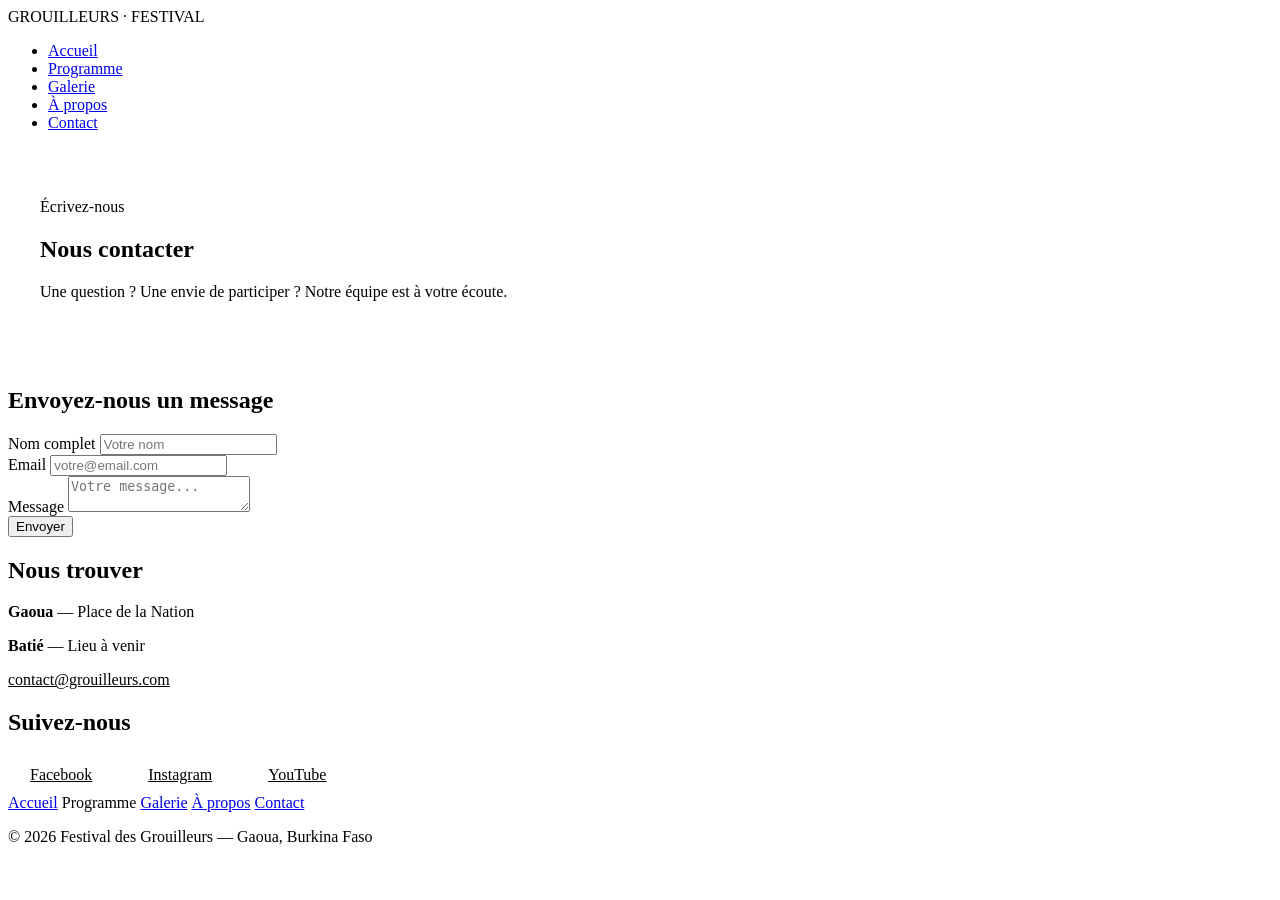
==== commit fc5743f5: "Update a-propos.html" ====
--- a/a-propos.html
+++ b/a-propos.html
@@ -3,7 +3,7 @@
 <head>
     <meta charset="UTF-8">
     <meta name="viewport" content="width=device-width, initial-scale=1.0">
-    <title>À propos - Festival des Grouilleurs</title>
+    <title>Contact - Festival des Grouilleurs</title>
     <link rel="stylesheet" href="style.css">
 </head>
 <body>
@@ -15,8 +15,8 @@
                 <li><a href="index.html">Accueil</a></li>
                 <li><a href="programme.html">Programme</a></li>
                 <li><a href="galerie.html">Galerie</a></li>
-                <li><a href="a-propos.html" class="active">À propos</a></li>
-                <li><a href="contact.html">Contact</a></li>
+                <li><a href="a-propos.html">À propos</a></li>
+                <li><a href="contact.html" class="active">Contact</a></li>
             </ul>
             <div class="burger">
                 <div></div>
@@ -27,47 +27,56 @@
     </header>
 
     <section class="hero" style="padding: 50px 32px;">
-        <span class="badge">Notre histoire</span>
-        <h1>À <span>propos</span></h1>
-        <p>Découvrez l'histoire, les valeurs et les acteurs du Festival des Grouilleurs.</p>
+        <span class="badge">Écrivez-nous</span>
+        <h1>Nous <span>contacter</span></h1>
+        <p>Une question ? Une envie de participer ? Notre équipe est à votre écoute.</p>
     </section>
 
     <main class="container">
 
-        <div class="card">
-            <h2>Une histoire de passion et de culture</h2>
-            <p>
-                Le <strong>Festival des Grouilleurs</strong> a été créé en <strong>juin 2024</strong> par 
-                <strong>PRINCE M7</strong>, un jeune leader dévoué à sa région. L'objectif est de 
-                <strong>valoriser la culture burkinabè</strong> et d'offrir une vitrine aux artistes locaux.
-            </p>
-            <p style="margin-top: 12px;">
-                Dès sa première édition, le festival a rencontré un grand succès et rassemble aujourd'hui 
-                des milliers de festivaliers venus de tout le Burkina Faso et de Côte d'Ivoire.
-            </p>
-        </div>
+        <div class="grid-2">
 
-        <div class="grid-2">
             <div class="card">
-                <h3>Promoteur</h3>
-                <p style="font-weight: 600; font-size: 1.1rem;">PRINCE M7</p>
-                <p style="color: var(--blanc);">Jeune leader engagé pour le développement de la région du Djôrô.</p>
+                <h2>Envoyez-nous un message</h2>
+                <form>
+                    <div class="form-group">
+                        <label for="nom">Nom complet</label>
+                        <input type="text" id="nom" placeholder="Votre nom" required>
+                    </div>
+                    <div class="form-group">
+                        <label for="email">Email</label>
+                        <input type="email" id="email" placeholder="votre@email.com" required>
+                    </div>
+                    <div class="form-group">
+                        <label for="message">Message</label>
+                        <textarea id="message" placeholder="Votre message..." required></textarea>
+                    </div>
+                    <button type="submit" class="btn">Envoyer</button>
+                </form>
             </div>
-            <div class="card">
-                <h3>Président du comité d'organisation</h3>
-                <p style="font-weight: 600; font-size: 1.1rem;">Ali HEMA</p>
-                <p style="color: var(--blanc);">Jeune engagé, satisfait des résultats et de la mobilisation.</p>
+
+            <div>
+
+                <div class="card">
+                    <h2>Nous trouver</h2>
+                    <p><strong>Gaoua</strong> — Place de la Nation</p>
+                    <p><strong>Batié</strong> — Lieu à venir</p>
+                    <p style="margin-top: 16px; color: var(--orange);">
+                        <a href="mailto:contact@grouilleurs.com" style="color: var(--orange);">contact@grouilleurs.com</a>
+                    </p>
+                </div>
+
+                <div class="card">
+                    <h2>Suivez-nous</h2>
+                    <div style="display: flex; gap: 12px; flex-wrap: wrap;">
+                        <a href="#" style="padding: 10px 22px; background: var(--blanc-casse); border-radius: 30px; color: var(--gris-moyen); font-weight: 500; transition: var(--transition);">Facebook</a>
+                        <a href="#" style="padding: 10px 22px; background: var(--blanc-casse); border-radius: 30px; color: var(--gris-moyen); font-weight: 500; transition: var(--transition);">Instagram</a>
+                        <a href="#" style="padding: 10px 22px; background: var(--blanc-casse); border-radius: 30px; color: var(--gris-moyen); font-weight: 500; transition: var(--transition);">YouTube</a>
+                    </div>
+                </div>
+
             </div>
-        </div>
 
-        <div class="card">
-            <h2>Nos valeurs</h2>
-            <ul style="display: flex; gap: 16px; flex-wrap: wrap; margin-top: 8px;">
-                <li style="background: var(--gris-moyen); padding: 10px 24px; border-radius: 30px; color: var(--orange); font-weight: 500;">Valorisation culturelle</li>
-                <li style="background: var(--gris-moyen); padding: 10px 24px; border-radius: 30px; color: var(--orange); font-weight: 500;">Fraternité</li>
-                <li style="background: var(--gris-moyen); padding: 10px 24px; border-radius: 30px; color: var(--orange); font-weight: 500;">Art et tradition</li>
-                <li style="background: var(--gris-moyen); padding: 10px 24px; border-radius: 30px; color: var(--orange); font-weight: 500;">Jeunesse engagée</li>
-            </ul>
         </div>
 
     </main>
@@ -75,7 +84,7 @@
     <footer>
         <div class="footer-links">
             <a href="index.html">Accueil</a>
-            <a href="programme.html">Programme</a>
+            <a h ref="programme.html">Programme</a>
             <a href="galerie.html">Galerie</a>
             <a href="a-propos.html">À propos</a>
             <a href="contact.html">Contact</a>
--- a/style.css
+++ b/style.css
@@ -1,743 +1,113 @@
-/* ============================================
-   FESTIVAL DES GROUILLEURS - STYLE PRO
-   Palette harmonieuse - Design épuré
-   ============================================ */
+// ============================================
+// FESTIVAL DES GROUILLEURS - SCRIPT PRO
+// ============================================
 
-@import url('https://fonts.googleapis.com/css2?family=Inter:opsz,wght@14..32,300;14..32,400;14..32,500;14..32,600;14..32,700;14..32,800&display=swap');
+// ===== 1. MENU BURGER =====
+const burger = document.querySelector('.burger');
+const navLinks = document.querySelector('.nav-links');
 
-:root {
-    --orange: #D4783C;
-    --orange-fonce: #B8632A;
-    --orange-clair: #E8A050;
-    --rouge: #C0392B;
-    --jaune: #E8A838;
-    --noir: #0D0D0D;
-    --gris-fonce: #1A1A1A;
-    --gris-moyen: #2C2C2C;
-    --gris-clair: #4A4A4A;
-    --gris-texte: #cfcfc4;
-    --blanc: #FFFFFF;
-    --blanc-casse: #F5F0EB;
-    --shadow: 0 4px 24px rgba(143, 48, 48, 0.12);
-    --shadow-hover: 0 8px 40px rgba(0,0,0,0.20);
-    --radius: 12px;
-    --transition: all 0.3s cubic-bezier(0.25, 0.46, 0.45, 0.94);
+if (burger) {
+    burger.addEventListener('click', () => {
+        navLinks.classList.toggle('active');
+        burger.classList.toggle('active');
+        document.body.style.overflow = navLinks.classList.contains('active') ? 'hidden' : '';
+    });
 }
 
-* {
-    margin: 0;
-    padding: 0;
-    box-sizing: border-box;
+document.querySelectorAll('.nav-links li a').forEach(link => {
+    link.addEventListener('click', () => {
+        navLinks.classList.remove('active');
+        burger.classList.remove('active');
+        document.body.style.overflow = '';
+    });
+});
+
+document.addEventListener('click', (e) => {
+    const nav = document.querySelector('nav');
+    if (nav && !nav.contains(e.target) && navLinks.classList.contains('active')) {
+        navLinks.classList.remove('active');
+        burger.classList.remove('active');
+        document.body.style.overflow = '';
+    }
+});
+
+// ===== 2. HEADER SCROLL =====
+const header = document.querySelector('header');
+
+window.addEventListener('scroll', () => {
+    if (window.pageYOffset > 40) {
+        header.classList.add('scrolled');
+    } else {
+        header.classList.remove('scrolled');
+    }
+});
+
+// ===== 3. ANIMATIONS AU SCROLL =====
+const animatedElements = document.querySelectorAll('.card, .media-card, .temoignage, .stat');
+
+const observer = new IntersectionObserver((entries) => {
+    entries.forEach((entry, index) => {
+        if (entry.isIntersecting) {
+            setTimeout(() => {
+                entry.target.classList.add('visible');
+                entry.target.classList.remove('hidden');
+            }, index * 60);
+        }
+    });
+}, {
+    threshold: 0.1,
+    rootMargin: '0px 0px -20px 0px'
+});
+
+animatedElements.forEach(el => {
+    el.classList.add('hidden');
+    observer.observe(el);
+});
+
+const styleSheet = document.createElement('style');
+styleSheet.textContent = `
+    .hidden {
+        opacity: 0;
+        transform: translateY(24px);
+        transition: all 0.6s cubic-bezier(0.25, 0.46, 0.45, 0.94);
+    }
+    .visible {
+        opacity: 1;
+        transform: translateY(0);
+        transition: all 0.6s cubic-bezier(0.25, 0.46, 0.45, 0.94);
+    }
+`;
+document.head.appendChild(styleSheet);
+
+// ===== 4. FORMULAIRE =====
+const form = document.querySelector('form');
+if (form) {
+    form.addEventListener('submit', function(e) {
+        e.preventDefault();
+        
+        const nom = document.getElementById('nom')?.value || '';
+        const email = document.getElementById('email')?.value || '';
+        const message = document.getElementById('message')?.value || '';
+        
+        if (!nom || !email || !message) {
+            alert('Veuillez remplir tous les champs.');
+            return;
+        }
+        
+        const btn = form.querySelector('.btn');
+        const originalText = btn.textContent;
+        btn.textContent = 'Envoi en cours...';
+        btn.disabled = true;
+        
+        setTimeout(() => {
+            alert('Votre message a été envoyé avec succès !');
+            form.reset();
+            btn.textContent = originalText;
+            btn.disabled = false;
+        }, 1200);
+    });
 }
 
-html {
-    scroll-behavior: smooth;
-}
-
-body {
-    font-family: 'Inter', -apple-system, BlinkMacSystemFont, sans-serif;
-    background: var(--noir);
-    color: var(--blanc);
-    line-height: 1.7;
-    -webkit-font-smoothing: antialiased;
-}
-
-a {
-    text-decoration: none;
-    color: inherit;
-    transition: var(--transition);
-}
-
-img, video {
-    max-width: 100%;
-    height: auto;
-    display: block;
-}
-
-ul {
-    list-style: none;
-}
-
-/* ===== SCROLLBAR ===== */
-::-webkit-scrollbar {
-    width: 6px;
-}
-::-webkit-scrollbar-track {
-    background: var(--blanc);
-}
-::-webkit-scrollbar-thumb {
-    background: var(--orange);
-    border-radius: 10px;
-}
-::-webkit-scrollbar-thumb:hover {
-    background: var(--orange-fonce);
-}
-
-/* ============================================
-   HEADER / NAVIGATION
-   ============================================ */
-header {
-    background: rgba(97, 37, 2, 0.92);
-    backdrop-filter: blur(20px);
-    -webkit-backdrop-filter: blur(20px);
-    border-bottom: 1px solid rgba(190, 83, 11, 0.15);
-    padding: 0;
-    position: sticky;
-    top: 0;
-    z-index: 1000;
-    transition: var(--transition);
-}
-
-header.scrolled {
-    background: rgba(13, 13, 13, 0.98);
-    box-shadow: 0 4px 30px rgba(0,0,0,0.3);
-}
-
-nav {
-    max-width: 1200px;
-    margin: 0 auto;
-    padding: 0 32px;
-    display: flex;
-    justify-content: space-between;
-    align-items: center;
-    height: 68px;
-}
-
-.logo {
-    font-size: 1.2rem;
-    font-weight: 800;
-    letter-spacing: -0.3px;
-    color: var(--orange);
-}
-
-.logo span {
-    color: var(--blanc);
-    font-weight: 300;
-}
-
-.nav-links {
-    display: flex;
-    gap: 2px;
-    align-items: center;
-    height: 100%;
-}
-
-.nav-links li a {
-    font-size: 0.85rem;
-    font-weight: 500;
-    padding: 8px 18px;
-    color: var(--gris-texte);
-    border-radius: 6px;
-    transition: var(--transition);
-    letter-spacing: 0.3px;
-    position: relative;
-}
-
-.nav-links li a::after {
-    content: '';
-    position: absolute;
-    bottom: 2px;
-    left: 50%;
-    transform: translateX(-50%);
-    width: 0;
-    height: 2px;
-    background: var(--orange);
-    transition: var(--transition);
-    border-radius: 2px;
-}
-
-.nav-links li a:hover {
-    color: var(--blanc);
-}
-
-.nav-links li a:hover::after {
-    width: 50%;
-}
-
-.nav-links li a.active {
-    color: var(--blanc);
-}
-
-.nav-links li a.active::after {
-    width: 50%;
-}
-
-/* ===== BURGER ===== */
-.burger {
-    display: none;
-    flex-direction: column;
-    cursor: pointer;
-    padding: 4px;
-}
-
-.burger div {
-    width: 24px;
-    height: 2px;
-    background: var(--blanc);
-    margin: 3px 0;
-    transition: var(--transition);
-    border-radius: 2px;
-}
-
-.burger.active div:nth-child(1) {
-    transform: rotate(45deg) translate(5px, 5px);
-}
-.burger.active div:nth-child(2) {
-    opacity: 0;
-    transform: scaleX(0);
-}
-.burger.active div:nth-child(3) {
-    transform: rotate(-45deg) translate(5px, -5px);
-}
-
-/* ============================================
-   HERO BANNER
-   ============================================ */
-.hero {
-    background: linear-gradient(160deg, var(--noir) 0%, var(--gris-fonce) 40%, var(--gris-moyen) 70%, var(--noir) 100%);
-    padding: 80px 32px 64px;
-    text-align: center;
-    border-bottom: 1px solid rgba(212, 120, 60, 0.08);
-    position: relative;
-    overflow: hidden;
-}
-
-.hero::before {
-    content: '';
-    position: absolute;
-    top: -30%;
-    right: -20%;
-    width: 500px;
-    height: 500px;
-    background: radial-gradient(circle, rgba(212, 120, 60, 0.06) 0%, transparent 70%);
-    border-radius: 50%;
-    pointer-events: none;
-}
-
-.hero .badge {
-    display: inline-block;
-    background: var(--orange);
-    color: var(--blanc);
-    font-size: 0.65rem;
-    font-weight: 700;
-    letter-spacing: 2.5px;
-    text-transform: uppercase;
-    padding: 4px 18px;
-    border-radius: 30px;
-    margin-bottom: 16px;
-}
-
-.hero h1 {
-    font-size: 3.5rem;
-    font-weight: 800;
-    letter-spacing: -1px;
-    color: var(--blanc);
-    margin-bottom: 4px;
-}
-
-.hero h1 span {
-    color: var(--orange);
-}
-
-.hero .sous-titre {
-    font-size: 1rem;
-    color: var(--orange-clair);
-    letter-spacing: 3px;
-    font-weight: 500;
-    text-transform: uppercase;
-    margin-bottom: 4px;
-}
-
-.hero .date {
-    font-size: 1.6rem;
-    font-weight: 700;
-    color: var(--blanc);
-    margin-bottom: 4px;
-}
-
-.hero .lieu {
-    font-size: 1.1rem;
-    color: var(--gris-texte);
-    margin-bottom: 20px;
-}
-
-.hero .lieu strong {
-    color: var(--orange);
-    font-weight: 600;
-}
-
-.hero p {
-    font-size: 1.05rem;
-    max-width: 560px;
-    margin: 0 auto 28px;
-    color: var(--gris-texte);
-}
-
-.hero .btn {
-    font-size: 0.9rem;
-    padding: 13px 40px;
-}
-
-/* ============================================
-   BOUTONS
-   ============================================ */
-.btn {
-    display: inline-block;
-    background: var(--orange);
-    color: var(--blanc);
-    padding: 13px 36px;
-    border-radius: 50px;
-    font-weight: 600;
-    font-size: 0.9rem;
-    transition: var(--transition);
-    border: none;
-    cursor: pointer;
-    box-shadow: 0 4px 20px rgba(212, 120, 60, 0.25);
-}
-
-.btn:hover {
-    background: var(--orange-fonce);
-    transform: translateY(-2px);
-    box-shadow: 0 8px 32px rgba(212, 120, 60, 0.35);
-}
-
-.btn-outline {
-    background: transparent;
-    border: 2px solid var(--orange);
-    color: var(--orange);
-    box-shadow: none;
-}
-
-.btn-outline:hover {
-    background: var(--orange);
-    color: var(--blanc);
-    box-shadow: 0 8px 32px rgba(212, 120, 60, 0.25);
-}
-
-/* ============================================
-   CONTAINER & CARTES
-   ============================================ */
-.container {
-    max-width: 1200px;
-    margin: 0 auto;
-    padding: 56px 32px;
-}
-
-.card {
-    background: var(--gris);
-    border: 1px solid rgba(117, 52, 52, 0.04);
-    border-radius: var(--radius);
-    padding: 30px 34px;
-    margin-bottom: 24px;
-    transition: var(--transition);
-}
-
-.card:hover {
-    border-color: rgba(192, 188, 185, 0.15);
-    box-shadow: var(--shadow-hover);
-    transform: translateY(-2px);
-}
-
-.card h2 {
-    font-size: 1.4rem;
-    font-weight: 700;
-    color: var(--blanc);
-    margin-bottom: 14px;
-}
-
-.card h2 .accent {
-    color: var(--orange);
-}
-
-.card h3 {
-    font-size: 1.1rem;
-    font-weight: 600;
-    color: var(--blanc);
-    margin-bottom: 8px;
-}
-
-.card p {
-    color: var(--gris-texte);
-}
-
-.card ul li {
-    padding: 5px 0;
-    color: var(--gris-texte);
-    border-bottom: 1px solid rgba(255,255,255,0.03);
-}
-
-.card ul li:last-child {
-    border-bottom: none;
-}
-
-/* ============================================
-   GRILLES
-   ============================================ */
-.grid-2 {
-    display: grid;
-    grid-template-columns: repeat(2, 1fr);
-    gap: 24px;
-}
-
-.grid-3 {
-    display: grid;
-    grid-template-columns: repeat(3, 1fr);
-    gap: 24px;
-}
-
-/* ============================================
-   MÉDIAS
-   ============================================ */
-.media-card {
-    background: var(--gris-moyen);
-    border-radius: var(--radius);
-    overflow: hidden;
-    border: 1px solid rgba(255,255,255,0.04);
-    transition: var(--transition);
-}
-
-.media-card:hover {
-    transform: translateY(-4px);
-    border-color: rgba(212, 120, 60, 0.2);
-    box-shadow: var(--shadow-hover);
-}
-
-.media-card img,
-.media-card video {
-    width: 100%;
-    height: 210px;
-    object-fit: cover;
-}
-
-.media-card .caption {
-    padding: 12px 16px;
-    font-size: 0.85rem;
-    color: var(--gris-texte);
-    text-align: center;
-    background: var(--gris-fonce);
-}
-
-/* ============================================
-   TÉMOIGNAGES
-   ============================================ */
-.temoignage {
-    background: rgba(255,255,255,0.02);
-    border-left: 3px solid var(--orange);
-    padding: 18px 22px;
-    border-radius: 4px;
-    margin: 14px 0;
-    transition: var(--transition);
-}
-
-.temoignage:hover {
-    background: rgba(255,255,255,0.04);
-}
-
-.temoignage p {
-    font-style: italic;
-    font-size: 0.95rem;
-    color: var(--gris-texte);
-}
-
-.temoignage .auteur {
-    color: var(--orange);
-    font-weight: 600;
-    margin-top: 6px;
-    font-style: normal;
-    font-size: 0.85rem;
-}
-
-/* ============================================
-   FORMULAIRE
-   ============================================ */
-.form-group {
-    margin-bottom: 16px;
-}
-
-.form-group label {
-    display: block;
-    font-weight: 500;
-    margin-bottom: 4px;
-    color: var(--blanc);
-    font-size: 0.85rem;
-}
-
-.form-group input,
-.form-group textarea {
-    width: 100%;
-    padding: 11px 16px;
-    background: rgba(255,255,255,0.04);
-    border: 1px solid rgba(255,255,255,0.06);
-    border-radius: 8px;
-    color: var(--blanc);
-    font-size: 0.9rem;
-    transition: var(--transition);
-    font-family: inherit;
-}
-
-.form-group input::placeholder,
-.form-group textarea::placeholder {
-    color: var(--gris-texte);
-}
-
-.form-group input:focus,
-.form-group textarea:focus {
-    outline: none;
-    border-color: var(--orange);
-    background: rgba(255,255,255,0.06);
-    box-shadow: 0 0 0 3px rgba(212, 120, 60, 0.08);
-}
-
-.form-group textarea {
-    min-height: 110px;
-    resize: vertical;
-}
-
-/* ============================================
-   STATS
-   ============================================ */
-.stat {
-    text-align: center;
-    padding: 12px;
-}
-
-.stat .nombre {
-    font-size: 2.6rem;
-    font-weight: 800;
-    color: var(--orange);
-    display: block;
-    line-height: 1.2;
-}
-
-.stat .label {
-    font-size: 0.9rem;
-    color: var(--gris-texte);
-    margin-top: 4px;
-    display: block;
-}
-
-/* ============================================
-   FOOTER
-   ============================================ */
-footer {
-    background: var(--noir);
-    border-top: 1px solid rgba(255,255,255,0.04);
-    text-align: center;
-    padding: 36px 32px;
-    color: var(--gris-texte);
-    margin-top: 16px;
-}
-
-footer .highlight {
-    color: var(--orange);
-    font-weight: 600;
-}
-
-footer .footer-links {
-    display: flex;
-    justify-content: center;
-    gap: 28px;
-    margin: 14px 0 12px;
-    flex-wrap: wrap;
-}
-
-footer .footer-links a {
-    font-size: 0.8rem;
-    color: var(--gris-texte);
-    transition: var(--transition);
-}
-
-footer .footer-links a:hover {
-    color: var(--orange);
-}
-
-/* ============================================
-   RESPONSIVE
-   ============================================ */
-
-@media (max-width: 1024px) {
-    .hero h1 {
-        font-size: 2.8rem;
-    }
-}
-
-@media (max-width: 900px) {
-    .grid-2,
-    .grid-3 {
-        grid-template-columns: 1fr;
-    }
-
-    .nav-links {
-        display: none;
-        width: 100%;
-        flex-direction: column;
-        align-items: stretch;
-        gap: 2px;
-        padding: 14px 0 8px;
-        border-top: 1px solid rgba(255,255,255,0.04);
-        margin-top: 8px;
-    }
-
-    .nav-links.active {
-        display: flex;
-    }
-
-    .nav-links li a {
-        display: block;
-        padding: 10px 16px;
-        text-align: center;
-        border-radius: 6px;
-        font-size: 0.9rem;
-    }
-
-    .nav-links li a::after {
-        display: none;
-    }
-
-    .nav-links li a.active {
-        background: var(--orange);
-        color: var(--blanc);
-    }
-
-    .nav-links li a:hover {
-        background: rgba(255,255,255,0.04);
-    }
-
-    .burger {
-        display: flex;
-    }
-
-    .hero {
-        padding: 50px 20px 40px;
-    }
-
-    .hero h1 {
-        font-size: 2.2rem;
-    }
-
-    .hero .date {
-        font-size: 1.3rem;
-    }
-
-    .hero p {
-        font-size: 0.95rem;
-    }
-
-    .card {
-        padding: 22px 18px;
-    }
-
-    .card h2 {
-        font-size: 1.2rem;
-    }
-
-    .media-card img,
-    .media-card video {
-        height: 170px;
-    }
-
-    .stat .nombre {
-        font-size: 2rem;
-    }
-
-    footer .footer-links {
-        gap: 16px;
-    }
-}
-
-@media (max-width: 480px) {
-    nav {
-        padding: 0 16px;
-        height: 56px;
-    }
-
-    .logo {
-        font-size: 1rem;
-    }
-
-    .hero h1 {
-        font-size: 1.8rem;
-        letter-spacing: -0.5px;
-    }
-
-    .hero .date {
-        font-size: 1.1rem;
-    }
-
-    .hero .sous-titre {
-        font-size: 0.75rem;
-        letter-spacing: 2px;
-    }
-
-    .hero .lieu {
-        font-size: 0.95rem;
-    }
-
-    .hero p {
-        font-size: 0.85rem;
-    }
-
-    .container {
-        padding: 24px 14px;
-    }
-
-    .card {
-        padding: 16px 14px;
-    }
-
-    .card h2 {
-        font-size: 1rem;
-    }
-
-    .media-card img,
-    .media-card video {
-        height: 130px;
-    }
-
-    .btn {
-        padding: 10px 24px;
-        font-size: 0.8rem;
-    }
-
-    .stat .nombre {
-        font-size: 1.6rem;
-    }
-
-    .hero .btn {
-        padding: 11px 24px;
-        font-size: 0.8rem;
-    }
-}
-
-/* ============================================
-   ANIMATIONS
-   ============================================ */
-@keyframes fadeInUp {
-    from {
-        opacity: 0;
-        transform: translateY(24px);
-    }
-    to {
-        opacity: 1;
-        transform: translateY(0);
-    }
-}
-
-.hero .badge,
-.hero .sous-titre,
-.hero h1,
-.hero .date,
-.hero .lieu,
-.hero p,
-.hero .btn {
-    opacity: 0;
-    animation: fadeInUp 0.6s ease forwards;
-}
-
-.hero .badge { animation-delay: 0.05s; }
-.hero .sous-titre { animation-delay: 0.1s; }
-.hero h1 { animation-delay: 0.2s; }
-.hero .date { animation-delay: 0.3s; }
-.hero .lieu { animation-delay: 0.4s; }
-.hero p { animation-delay: 0.5s; }
-.hero .btn { animation-delay: 0.6s; }
+// ===== 5. CONSOLE =====
+console.log('%c Festival des Grouilleurs ', 'background: #D4783C; color: #0D0D0D; font-weight: 800; font-size: 14px; padding: 6px 14px; border-radius: 4px;');
+console.log('1ère Édition - Batié - Avril 2026');
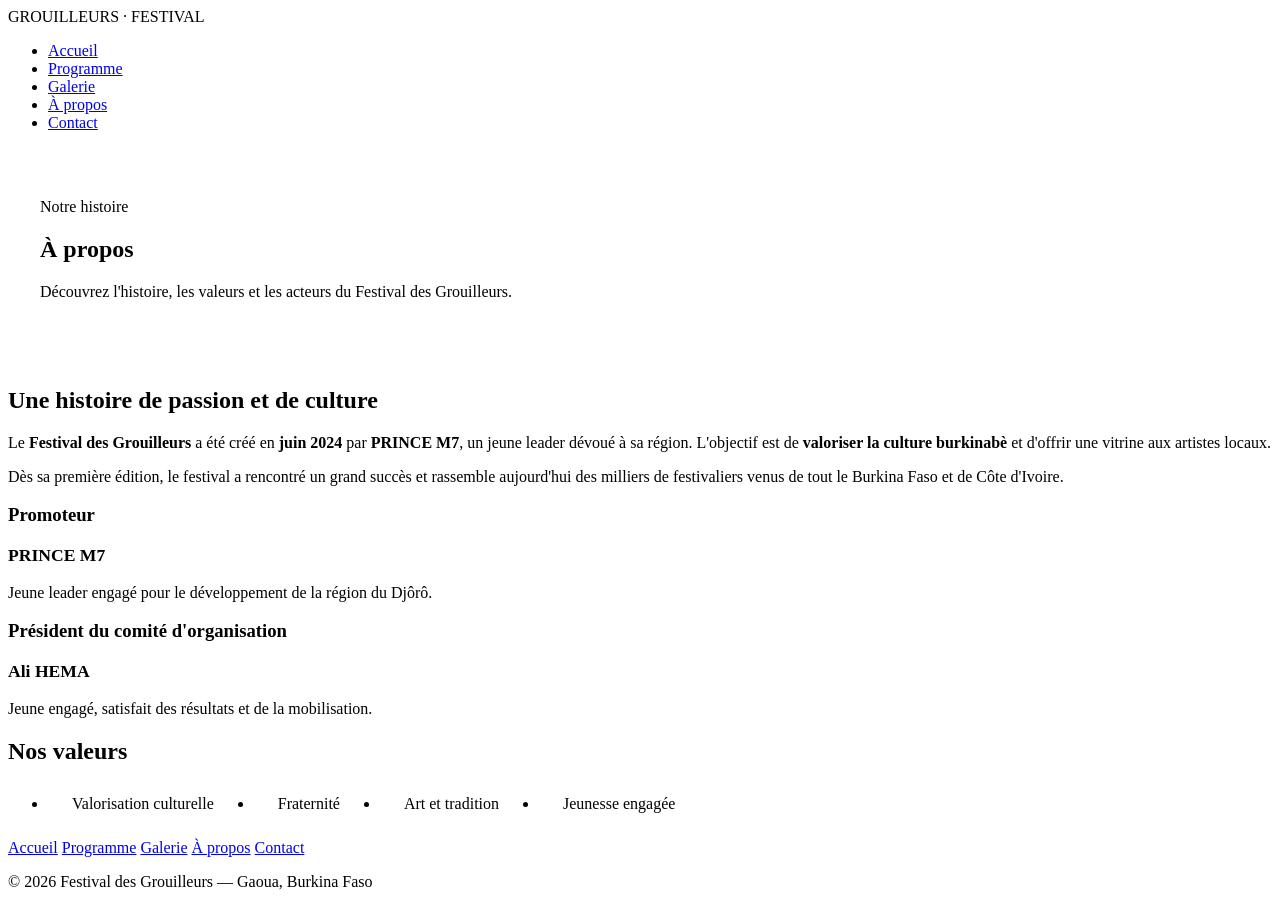
==== commit 4a158940: "Revise 'À propos' page with new content Updated the 'À propos' page content and structure, including" ====
--- a/a-propos.html
+++ b/a-propos.html
@@ -3,7 +3,7 @@
 <head>
     <meta charset="UTF-8">
     <meta name="viewport" content="width=device-width, initial-scale=1.0">
-    <title>Contact - Festival des Grouilleurs</title>
+    <title>À propos - Festival des Grouilleurs</title>
     <link rel="stylesheet" href="style.css">
 </head>
 <body>
@@ -15,8 +15,8 @@
                 <li><a href="index.html">Accueil</a></li>
                 <li><a href="programme.html">Programme</a></li>
                 <li><a href="galerie.html">Galerie</a></li>
-                <li><a href="a-propos.html">À propos</a></li>
-                <li><a href="contact.html" class="active">Contact</a></li>
+                <li><a href="a-propos.html" class="active">À propos</a></li>
+                <li><a href="contact.html">Contact</a></li>
             </ul>
             <div class="burger">
                 <div></div>
@@ -27,56 +27,47 @@
     </header>
 
     <section class="hero" style="padding: 50px 32px;">
-        <span class="badge">Écrivez-nous</span>
-        <h1>Nous <span>contacter</span></h1>
-        <p>Une question ? Une envie de participer ? Notre équipe est à votre écoute.</p>
+        <span class="badge">Notre histoire</span>
+        <h1>À <span>propos</span></h1>
+        <p>Découvrez l'histoire, les valeurs et les acteurs du Festival des Grouilleurs.</p>
     </section>
 
     <main class="container">
 
+        <div class="card">
+            <h2>Une histoire de passion et de culture</h2>
+            <p>
+                Le <strong>Festival des Grouilleurs</strong> a été créé en <strong>juin 2024</strong> par 
+                <strong>PRINCE M7</strong>, un jeune leader dévoué à sa région. L'objectif est de 
+                <strong>valoriser la culture burkinabè</strong> et d'offrir une vitrine aux artistes locaux.
+            </p>
+            <p style="margin-top: 12px;">
+                Dès sa première édition, le festival a rencontré un grand succès et rassemble aujourd'hui 
+                des milliers de festivaliers venus de tout le Burkina Faso et de Côte d'Ivoire.
+            </p>
+        </div>
+
         <div class="grid-2">
+            <div class="card">
+                <h3>Promoteur</h3>
+                <p style="font-weight: 600; font-size: 1.1rem;">PRINCE M7</p>
+                <p style="color: var(--blanc);">Jeune leader engagé pour le développement de la région du Djôrô.</p>
+            </div>
+            <div class="card">
+                <h3>Président du comité d'organisation</h3>
+                <p style="font-weight: 600; font-size: 1.1rem;">Ali HEMA</p>
+                <p style="color: var(--blanc);">Jeune engagé, satisfait des résultats et de la mobilisation.</p>
+            </div>
+        </div>
 
-            <div class="card">
-                <h2>Envoyez-nous un message</h2>
-                <form>
-                    <div class="form-group">
-                        <label for="nom">Nom complet</label>
-                        <input type="text" id="nom" placeholder="Votre nom" required>
-                    </div>
-                    <div class="form-group">
-                        <label for="email">Email</label>
-                        <input type="email" id="email" placeholder="votre@email.com" required>
-                    </div>
-                    <div class="form-group">
-                        <label for="message">Message</label>
-                        <textarea id="message" placeholder="Votre message..." required></textarea>
-                    </div>
-                    <button type="submit" class="btn">Envoyer</button>
-                </form>
-            </div>
-
-            <div>
-
-                <div class="card">
-                    <h2>Nous trouver</h2>
-                    <p><strong>Gaoua</strong> — Place de la Nation</p>
-                    <p><strong>Batié</strong> — Lieu à venir</p>
-                    <p style="margin-top: 16px; color: var(--orange);">
-                        <a href="mailto:contact@grouilleurs.com" style="color: var(--orange);">contact@grouilleurs.com</a>
-                    </p>
-                </div>
-
-                <div class="card">
-                    <h2>Suivez-nous</h2>
-                    <div style="display: flex; gap: 12px; flex-wrap: wrap;">
-                        <a href="#" style="padding: 10px 22px; background: var(--blanc-casse); border-radius: 30px; color: var(--gris-moyen); font-weight: 500; transition: var(--transition);">Facebook</a>
-                        <a href="#" style="padding: 10px 22px; background: var(--blanc-casse); border-radius: 30px; color: var(--gris-moyen); font-weight: 500; transition: var(--transition);">Instagram</a>
-                        <a href="#" style="padding: 10px 22px; background: var(--blanc-casse); border-radius: 30px; color: var(--gris-moyen); font-weight: 500; transition: var(--transition);">YouTube</a>
-                    </div>
-                </div>
-
-            </div>
-
+        <div class="card">
+            <h2>Nos valeurs</h2>
+            <ul style="display: flex; gap: 16px; flex-wrap: wrap; margin-top: 8px;">
+                <li style="background: var(--gris-moyen); padding: 10px 24px; border-radius: 30px; color: var(--orange); font-weight: 500;">Valorisation culturelle</li>
+                <li style="background: var(--gris-moyen); padding: 10px 24px; border-radius: 30px; color: var(--orange); font-weight: 500;">Fraternité</li>
+                <li style="background: var(--gris-moyen); padding: 10px 24px; border-radius: 30px; color: var(--orange); font-weight: 500;">Art et tradition</li>
+                <li style="background: var(--gris-moyen); padding: 10px 24px; border-radius: 30px; color: var(--orange); font-weight: 500;">Jeunesse engagée</li>
+            </ul>
         </div>
 
     </main>
@@ -84,7 +75,7 @@
     <footer>
         <div class="footer-links">
             <a href="index.html">Accueil</a>
-            <a h ref="programme.html">Programme</a>
+            <a href="programme.html">Programme</a>
             <a href="galerie.html">Galerie</a>
             <a href="a-propos.html">À propos</a>
             <a href="contact.html">Contact</a>
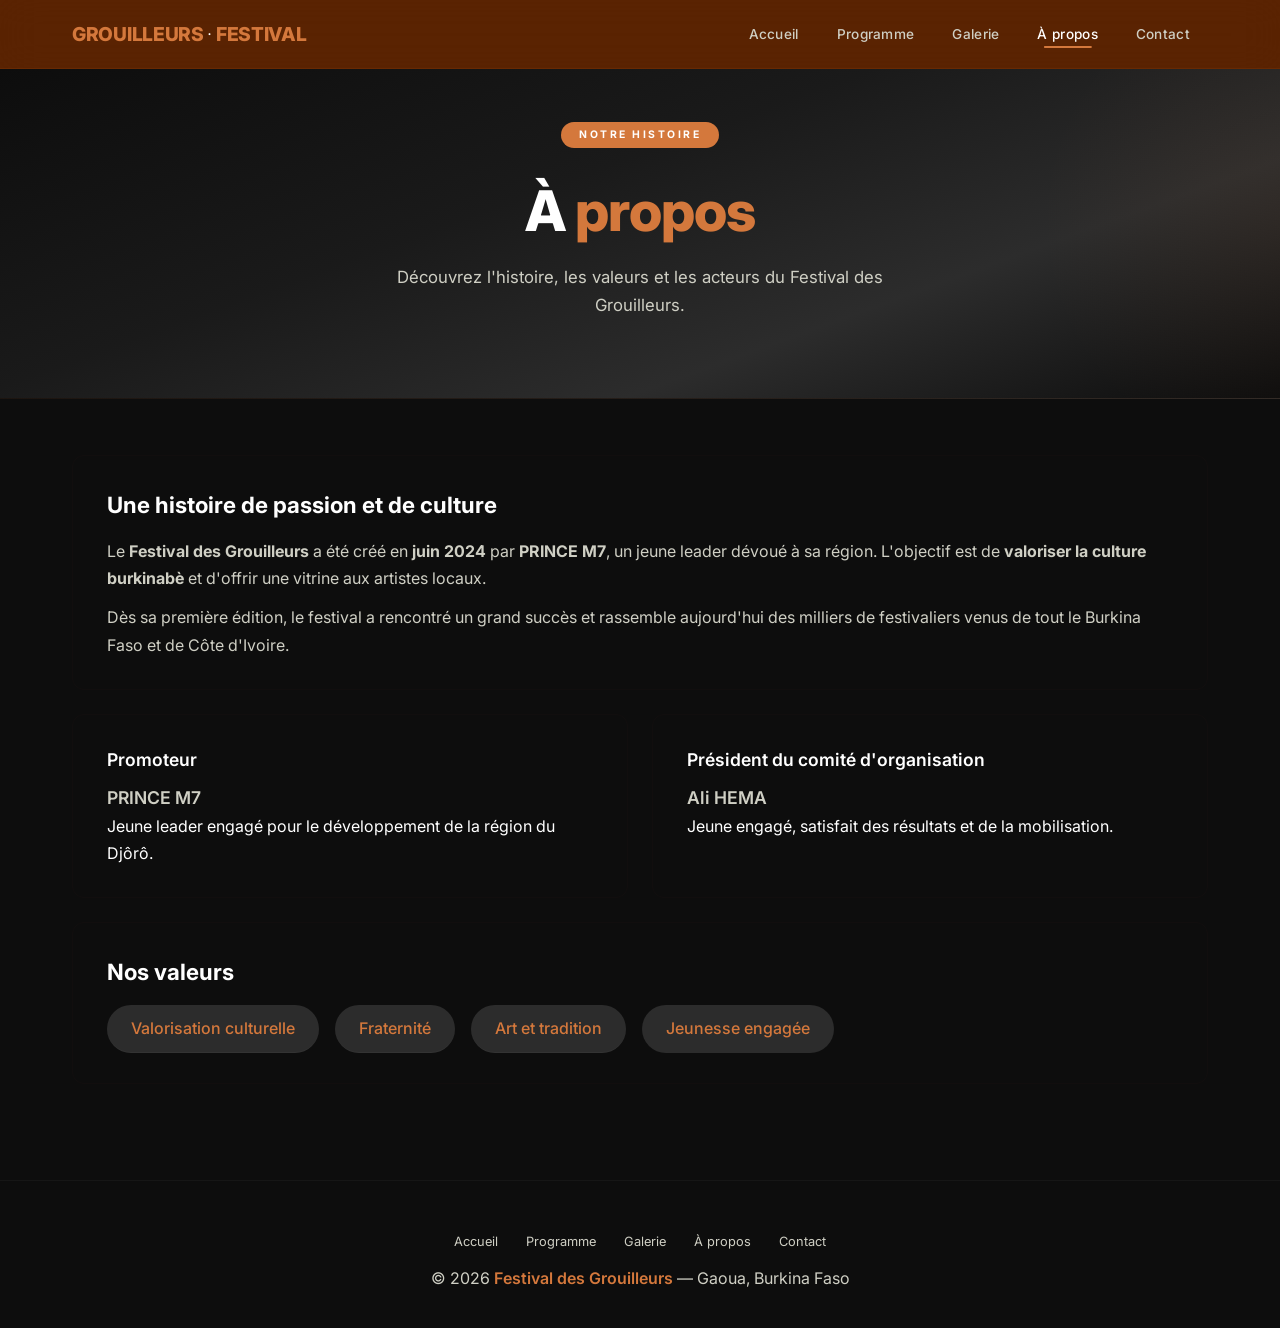
==== commit f31ef55f: "Update a-propos.html" ====
--- a/a-propos.html
+++ b/a-propos.html
@@ -7,6 +7,9 @@
     <link rel="stylesheet" href="style.css">
 </head>
 <body>
+
+    <!-- Overlay pour le menu burger -->
+    <div class="nav-overlay"></div>
 
     <header>
         <nav>
--- a/style.css
+++ b/style.css
@@ -1,113 +1,752 @@
-// ============================================
-// FESTIVAL DES GROUILLEURS - SCRIPT PRO
-// ============================================
-
-// ===== 1. MENU BURGER =====
-const burger = document.querySelector('.burger');
-const navLinks = document.querySelector('.nav-links');
-
-if (burger) {
-    burger.addEventListener('click', () => {
-        navLinks.classList.toggle('active');
-        burger.classList.toggle('active');
-        document.body.style.overflow = navLinks.classList.contains('active') ? 'hidden' : '';
-    });
-}
-
-document.querySelectorAll('.nav-links li a').forEach(link => {
-    link.addEventListener('click', () => {
-        navLinks.classList.remove('active');
-        burger.classList.remove('active');
-        document.body.style.overflow = '';
-    });
-});
-
-document.addEventListener('click', (e) => {
-    const nav = document.querySelector('nav');
-    if (nav && !nav.contains(e.target) && navLinks.classList.contains('active')) {
-        navLinks.classList.remove('active');
-        burger.classList.remove('active');
-        document.body.style.overflow = '';
-    }
-});
-
-// ===== 2. HEADER SCROLL =====
-const header = document.querySelector('header');
-
-window.addEventListener('scroll', () => {
-    if (window.pageYOffset > 40) {
-        header.classList.add('scrolled');
-    } else {
-        header.classList.remove('scrolled');
-    }
-});
-
-// ===== 3. ANIMATIONS AU SCROLL =====
-const animatedElements = document.querySelectorAll('.card, .media-card, .temoignage, .stat');
-
-const observer = new IntersectionObserver((entries) => {
-    entries.forEach((entry, index) => {
-        if (entry.isIntersecting) {
-            setTimeout(() => {
-                entry.target.classList.add('visible');
-                entry.target.classList.remove('hidden');
-            }, index * 60);
-        }
-    });
-}, {
-    threshold: 0.1,
-    rootMargin: '0px 0px -20px 0px'
-});
-
-animatedElements.forEach(el => {
-    el.classList.add('hidden');
-    observer.observe(el);
-});
-
-const styleSheet = document.createElement('style');
-styleSheet.textContent = `
-    .hidden {
+/* ============================================
+   FESTIVAL DES GROUILLEURS - STYLE PRO
+   Palette harmonieuse - Design épuré
+   ============================================ */
+
+@import url('https://fonts.googleapis.com/css2?family=Inter:opsz,wght@14..32,300;14..32,400;14..32,500;14..32,600;14..32,700;14..32,800&display=swap');
+
+:root {
+    --orange: #D4783C;
+    --orange-fonce: #B8632A;
+    --orange-clair: #E8A050;
+    --rouge: #C0392B;
+    --jaune: #E8A838;
+    --noir: #0D0D0D;
+    --gris-fonce: #1A1A1A;
+    --gris-moyen: #2C2C2C;
+    --gris-clair: #4A4A4A;
+    --gris-texte: #cfcfc4;
+    --blanc: #FFFFFF;
+    --blanc-casse: #F5F0EB;
+    --shadow: 0 4px 24px rgba(143, 48, 48, 0.12);
+    --shadow-hover: 0 8px 40px rgba(0,0,0,0.20);
+    --radius: 12px;
+    --transition: all 0.3s cubic-bezier(0.25, 0.46, 0.45, 0.94);
+}
+
+* {
+    margin: 0;
+    padding: 0;
+    box-sizing: border-box;
+}
+
+html {
+    scroll-behavior: smooth;
+}
+
+body {
+    font-family: 'Inter', -apple-system, BlinkMacSystemFont, sans-serif;
+    background: var(--noir);
+    color: var(--blanc);
+    line-height: 1.7;
+    -webkit-font-smoothing: antialiased;
+}
+
+a {
+    text-decoration: none;
+    color: inherit;
+    transition: var(--transition);
+}
+
+img, video {
+    max-width: 100%;
+    height: auto;
+    display: block;
+}
+
+ul {
+    list-style: none;
+}
+
+/* ===== SCROLLBAR ===== */
+::-webkit-scrollbar {
+    width: 6px;
+}
+::-webkit-scrollbar-track {
+    background: var(--blanc);
+}
+::-webkit-scrollbar-thumb {
+    background: var(--orange);
+    border-radius: 10px;
+}
+::-webkit-scrollbar-thumb:hover {
+    background: var(--orange-fonce);
+}
+
+/* ============================================
+   HEADER / NAVIGATION
+   ============================================ */
+header {
+    background: rgba(97, 37, 2, 0.92);
+    backdrop-filter: blur(20px);
+    -webkit-backdrop-filter: blur(20px);
+    border-bottom: 1px solid rgba(190, 83, 11, 0.15);
+    padding: 0;
+    position: sticky;
+    top: 0;
+    z-index: 1000;
+    transition: var(--transition);
+    min-height: 68px;
+}
+
+header.scrolled {
+    background: rgba(13, 13, 13, 0.98);
+    box-shadow: 0 4px 30px rgba(0,0,0,0.3);
+}
+
+nav {
+    max-width: 1200px;
+    margin: 0 auto;
+    padding: 0 32px;
+    display: flex;
+    justify-content: space-between;
+    align-items: center;
+    height: 68px;
+}
+
+.logo {
+    font-size: 1.2rem;
+    font-weight: 800;
+    letter-spacing: -0.3px;
+    color: var(--orange);
+}
+
+.logo span {
+    color: var(--blanc);
+    font-weight: 300;
+}
+
+.nav-links {
+    display: flex;
+    gap: 2px;
+    align-items: center;
+    height: 100%;
+}
+
+.nav-links li a {
+    font-size: 0.85rem;
+    font-weight: 500;
+    padding: 8px 18px;
+    color: var(--gris-texte);
+    border-radius: 6px;
+    transition: var(--transition);
+    letter-spacing: 0.3px;
+    position: relative;
+}
+
+.nav-links li a::after {
+    content: '';
+    position: absolute;
+    bottom: 2px;
+    left: 50%;
+    transform: translateX(-50%);
+    width: 0;
+    height: 2px;
+    background: var(--orange);
+    transition: var(--transition);
+    border-radius: 2px;
+}
+
+.nav-links li a:hover {
+    color: var(--blanc);
+}
+
+.nav-links li a:hover::after {
+    width: 50%;
+}
+
+.nav-links li a.active {
+    color: var(--blanc);
+}
+
+.nav-links li a.active::after {
+    width: 50%;
+}
+
+/* ===== BURGER ===== */
+.burger {
+    display: none;
+    flex-direction: column;
+    cursor: pointer;
+    padding: 4px;
+}
+
+.burger div {
+    width: 24px;
+    height: 2px;
+    background: var(--blanc);
+    margin: 3px 0;
+    transition: var(--transition);
+    border-radius: 2px;
+}
+
+.burger.active div:nth-child(1) {
+    transform: rotate(45deg) translate(5px, 5px);
+}
+.burger.active div:nth-child(2) {
+    opacity: 0;
+    transform: scaleX(0);
+}
+.burger.active div:nth-child(3) {
+    transform: rotate(-45deg) translate(5px, -5px);
+}
+
+/* ============================================
+   HERO BANNER
+   ============================================ */
+.hero {
+    background: linear-gradient(160deg, var(--noir) 0%, var(--gris-fonce) 40%, var(--gris-moyen) 70%, var(--noir) 100%);
+    padding: 80px 32px 64px;
+    text-align: center;
+    border-bottom: 1px solid rgba(212, 120, 60, 0.08);
+    position: relative;
+    overflow: hidden;
+}
+
+.hero::before {
+    content: '';
+    position: absolute;
+    top: -30%;
+    right: -20%;
+    width: 500px;
+    height: 500px;
+    background: radial-gradient(circle, rgba(212, 120, 60, 0.06) 0%, transparent 70%);
+    border-radius: 50%;
+    pointer-events: none;
+}
+
+.hero .badge {
+    display: inline-block;
+    background: var(--orange);
+    color: var(--blanc);
+    font-size: 0.65rem;
+    font-weight: 700;
+    letter-spacing: 2.5px;
+    text-transform: uppercase;
+    padding: 4px 18px;
+    border-radius: 30px;
+    margin-bottom: 16px;
+}
+
+.hero h1 {
+    font-size: 3.5rem;
+    font-weight: 800;
+    letter-spacing: -1px;
+    color: var(--blanc);
+    margin-bottom: 4px;
+}
+
+.hero h1 span {
+    color: var(--orange);
+}
+
+.hero .sous-titre {
+    font-size: 1rem;
+    color: var(--orange-clair);
+    letter-spacing: 3px;
+    font-weight: 500;
+    text-transform: uppercase;
+    margin-bottom: 4px;
+}
+
+.hero .date {
+    font-size: 1.6rem;
+    font-weight: 700;
+    color: var(--blanc);
+    margin-bottom: 4px;
+}
+
+.hero .lieu {
+    font-size: 1.1rem;
+    color: var(--gris-texte);
+    margin-bottom: 20px;
+}
+
+.hero .lieu strong {
+    color: var(--orange);
+    font-weight: 600;
+}
+
+.hero p {
+    font-size: 1.05rem;
+    max-width: 560px;
+    margin: 0 auto 28px;
+    color: var(--gris-texte);
+}
+
+.hero .btn {
+    font-size: 0.9rem;
+    padding: 13px 40px;
+}
+
+/* ============================================
+   BOUTONS
+   ============================================ */
+.btn {
+    display: inline-block;
+    background: var(--orange);
+    color: var(--blanc);
+    padding: 13px 36px;
+    border-radius: 50px;
+    font-weight: 600;
+    font-size: 0.9rem;
+    transition: var(--transition);
+    border: none;
+    cursor: pointer;
+    box-shadow: 0 4px 20px rgba(212, 120, 60, 0.25);
+}
+
+.btn:hover {
+    background: var(--orange-fonce);
+    transform: translateY(-2px);
+    box-shadow: 0 8px 32px rgba(212, 120, 60, 0.35);
+}
+
+.btn-outline {
+    background: transparent;
+    border: 2px solid var(--orange);
+    color: var(--orange);
+    box-shadow: none;
+}
+
+.btn-outline:hover {
+    background: var(--orange);
+    color: var(--blanc);
+    box-shadow: 0 8px 32px rgba(212, 120, 60, 0.25);
+}
+
+/* ============================================
+   CONTAINER & CARTES
+   ============================================ */
+.container {
+    max-width: 1200px;
+    margin: 0 auto;
+    padding: 56px 32px;
+}
+
+.card {
+    background: var(--gris);
+    border: 1px solid rgba(117, 52, 52, 0.04);
+    border-radius: var(--radius);
+    padding: 30px 34px;
+    margin-bottom: 24px;
+    transition: var(--transition);
+}
+
+.card:hover {
+    border-color: rgba(192, 188, 185, 0.15);
+    box-shadow: var(--shadow-hover);
+    transform: translateY(-2px);
+}
+
+.card h2 {
+    font-size: 1.4rem;
+    font-weight: 700;
+    color: var(--blanc);
+    margin-bottom: 14px;
+}
+
+.card h2 .accent {
+    color: var(--orange);
+}
+
+.card h3 {
+    font-size: 1.1rem;
+    font-weight: 600;
+    color: var(--blanc);
+    margin-bottom: 8px;
+}
+
+.card p {
+    color: var(--gris-texte);
+}
+
+.card ul li {
+    padding: 5px 0;
+    color: var(--gris-texte);
+    border-bottom: 1px solid rgba(255,255,255,0.03);
+}
+
+.card ul li:last-child {
+    border-bottom: none;
+}
+
+/* ============================================
+   GRILLES
+   ============================================ */
+.grid-2 {
+    display: grid;
+    grid-template-columns: repeat(2, 1fr);
+    gap: 24px;
+}
+
+.grid-3 {
+    display: grid;
+    grid-template-columns: repeat(3, 1fr);
+    gap: 24px;
+}
+
+/* ============================================
+   MÉDIAS
+   ============================================ */
+.media-card {
+    background: var(--gris-moyen);
+    border-radius: var(--radius);
+    overflow: hidden;
+    border: 1px solid rgba(255,255,255,0.04);
+    transition: var(--transition);
+}
+
+.media-card:hover {
+    transform: translateY(-4px);
+    border-color: rgba(212, 120, 60, 0.2);
+    box-shadow: var(--shadow-hover);
+}
+
+.media-card img,
+.media-card video {
+    width: 100%;
+    height: 210px;
+    object-fit: cover;
+}
+
+.media-card .caption {
+    padding: 12px 16px;
+    font-size: 0.85rem;
+    color: var(--gris-texte);
+    text-align: center;
+    background: var(--gris-fonce);
+}
+
+/* ============================================
+   TÉMOIGNAGES
+   ============================================ */
+.temoignage {
+    background: rgba(255,255,255,0.02);
+    border-left: 3px solid var(--orange);
+    padding: 18px 22px;
+    border-radius: 4px;
+    margin: 14px 0;
+    transition: var(--transition);
+}
+
+.temoignage:hover {
+    background: rgba(255,255,255,0.04);
+}
+
+.temoignage p {
+    font-style: italic;
+    font-size: 0.95rem;
+    color: var(--gris-texte);
+}
+
+.temoignage .auteur {
+    color: var(--orange);
+    font-weight: 600;
+    margin-top: 6px;
+    font-style: normal;
+    font-size: 0.85rem;
+}
+
+/* ============================================
+   FORMULAIRE
+   ============================================ */
+.form-group {
+    margin-bottom: 16px;
+}
+
+.form-group label {
+    display: block;
+    font-weight: 500;
+    margin-bottom: 4px;
+    color: var(--blanc);
+    font-size: 0.85rem;
+}
+
+.form-group input,
+.form-group textarea {
+    width: 100%;
+    padding: 11px 16px;
+    background: rgba(255,255,255,0.04);
+    border: 1px solid rgba(255,255,255,0.06);
+    border-radius: 8px;
+    color: var(--blanc);
+    font-size: 0.9rem;
+    transition: var(--transition);
+    font-family: inherit;
+}
+
+.form-group input::placeholder,
+.form-group textarea::placeholder {
+    color: var(--gris-texte);
+}
+
+.form-group input:focus,
+.form-group textarea:focus {
+    outline: none;
+    border-color: var(--orange);
+    background: rgba(255,255,255,0.06);
+    box-shadow: 0 0 0 3px rgba(212, 120, 60, 0.08);
+}
+
+.form-group textarea {
+    min-height: 110px;
+    resize: vertical;
+}
+
+/* ============================================
+   STATS
+   ============================================ */
+.stat {
+    text-align: center;
+    padding: 12px;
+}
+
+.stat .nombre {
+    font-size: 2.6rem;
+    font-weight: 800;
+    color: var(--orange);
+    display: block;
+    line-height: 1.2;
+}
+
+.stat .label {
+    font-size: 0.9rem;
+    color: var(--gris-texte);
+    margin-top: 4px;
+    display: block;
+}
+
+/* ============================================
+   FOOTER
+   ============================================ */
+footer {
+    background: var(--noir);
+    border-top: 1px solid rgba(255,255,255,0.04);
+    text-align: center;
+    padding: 36px 32px;
+    color: var(--gris-texte);
+    margin-top: 16px;
+}
+
+footer .highlight {
+    color: var(--orange);
+    font-weight: 600;
+}
+
+footer .footer-links {
+    display: flex;
+    justify-content: center;
+    gap: 28px;
+    margin: 14px 0 12px;
+    flex-wrap: wrap;
+}
+
+footer .footer-links a {
+    font-size: 0.8rem;
+    color: var(--gris-texte);
+    transition: var(--transition);
+}
+
+footer .footer-links a:hover {
+    color: var(--orange);
+}
+
+/* ============================================
+   RESPONSIVE
+   ============================================ */
+
+@media (max-width: 1024px) {
+    .hero h1 {
+        font-size: 2.8rem;
+    }
+}
+
+@media (max-width: 900px) {
+    .grid-2,
+    .grid-3 {
+        grid-template-columns: 1fr;
+    }
+
+    .nav-links {
+        display: none;
+        width: 100%;
+        flex-direction: column;
+        align-items: stretch;
+        gap: 2px;
+        padding: 14px 0 8px;
+        border-top: 1px solid rgba(255,255,255,0.04);
+        margin-top: 8px;
+        background: var(--noir);
+        position: absolute;
+        top: 68px;
+        left: 0;
+        right: 0;
+        padding: 20px 32px;
+        border-bottom: 1px solid rgba(255,255,255,0.06);
+        box-shadow: 0 20px 40px rgba(0,0,0,0.6);
+    }
+
+    .nav-links.active {
+        display: flex;
+    }
+
+    .nav-links li a {
+        display: block;
+        padding: 12px 16px;
+        text-align: center;
+        border-radius: 6px;
+        font-size: 0.9rem;
+    }
+
+    .nav-links li a::after {
+        display: none;
+    }
+
+    .nav-links li a.active {
+        background: var(--orange);
+        color: var(--blanc);
+    }
+
+    .nav-links li a:hover {
+        background: rgba(255,255,255,0.04);
+    }
+
+    .burger {
+        display: flex;
+    }
+
+    .hero {
+        padding: 50px 20px 40px;
+    }
+
+    .hero h1 {
+        font-size: 2.2rem;
+    }
+
+    .hero .date {
+        font-size: 1.3rem;
+    }
+
+    .hero p {
+        font-size: 0.95rem;
+    }
+
+    .card {
+        padding: 22px 18px;
+    }
+
+    .card h2 {
+        font-size: 1.2rem;
+    }
+
+    .media-card img,
+    .media-card video {
+        height: 170px;
+    }
+
+    .stat .nombre {
+        font-size: 2rem;
+    }
+
+    footer .footer-links {
+        gap: 16px;
+    }
+}
+
+@media (max-width: 480px) {
+    nav {
+        padding: 0 16px;
+        height: 56px;
+    }
+
+    .logo {
+        font-size: 1rem;
+    }
+
+    .hero h1 {
+        font-size: 1.8rem;
+        letter-spacing: -0.5px;
+    }
+
+    .hero .date {
+        font-size: 1.1rem;
+    }
+
+    .hero .sous-titre {
+        font-size: 0.75rem;
+        letter-spacing: 2px;
+    }
+
+    .hero .lieu {
+        font-size: 0.95rem;
+    }
+
+    .hero p {
+        font-size: 0.85rem;
+    }
+
+    .container {
+        padding: 24px 14px;
+    }
+
+    .card {
+        padding: 16px 14px;
+    }
+
+    .card h2 {
+        font-size: 1rem;
+    }
+
+    .media-card img,
+    .media-card video {
+        height: 130px;
+    }
+
+    .btn {
+        padding: 10px 24px;
+        font-size: 0.8rem;
+    }
+
+    .stat .nombre {
+        font-size: 1.6rem;
+    }
+
+    .hero .btn {
+        padding: 15px 24px;
+        font-size: 0.8rem;
+    }
+}
+
+/* ============================================
+   ANIMATIONS
+   ============================================ */
+@keyframes fadeInUp {
+    from {
         opacity: 0;
         transform: translateY(24px);
-        transition: all 0.6s cubic-bezier(0.25, 0.46, 0.45, 0.94);
-    }
-    .visible {
+    }
+    to {
         opacity: 1;
         transform: translateY(0);
-        transition: all 0.6s cubic-bezier(0.25, 0.46, 0.45, 0.94);
-    }
-`;
-document.head.appendChild(styleSheet);
-
-// ===== 4. FORMULAIRE =====
-const form = document.querySelector('form');
-if (form) {
-    form.addEventListener('submit', function(e) {
-        e.preventDefault();
-        
-        const nom = document.getElementById('nom')?.value || '';
-        const email = document.getElementById('email')?.value || '';
-        const message = document.getElementById('message')?.value || '';
-        
-        if (!nom || !email || !message) {
-            alert('Veuillez remplir tous les champs.');
-            return;
-        }
-        
-        const btn = form.querySelector('.btn');
-        const originalText = btn.textContent;
-        btn.textContent = 'Envoi en cours...';
-        btn.disabled = true;
-        
-        setTimeout(() => {
-            alert('Votre message a été envoyé avec succès !');
-            form.reset();
-            btn.textContent = originalText;
-            btn.disabled = false;
-        }, 1200);
-    });
-}
-
-// ===== 5. CONSOLE =====
-console.log('%c Festival des Grouilleurs ', 'background: #D4783C; color: #0D0D0D; font-weight: 800; font-size: 14px; padding: 6px 14px; border-radius: 4px;');
-console.log('1ère Édition - Batié - Avril 2026');
+    }
+}
+
+.hero .badge,
+.hero .sous-titre,
+.hero h1,
+.hero .date,
+.hero .lieu,
+.hero p,
+.hero .btn {
+    opacity: 0;
+    animation: fadeInUp 0.6s ease forwards;
+}
+
+.hero .badge { animation-delay: 0.05s; }
+.hero .sous-titre { animation-delay: 0.1s; }
+.hero h1 { animation-delay: 0.2s; }
+.hero .date { animation-delay: 0.3s; }
+.hero .lieu { animation-delay: 0.4s; }
+.hero p { animation-delay: 0.5s; }
+.hero .btn { animation-delay: 0.6s; }
